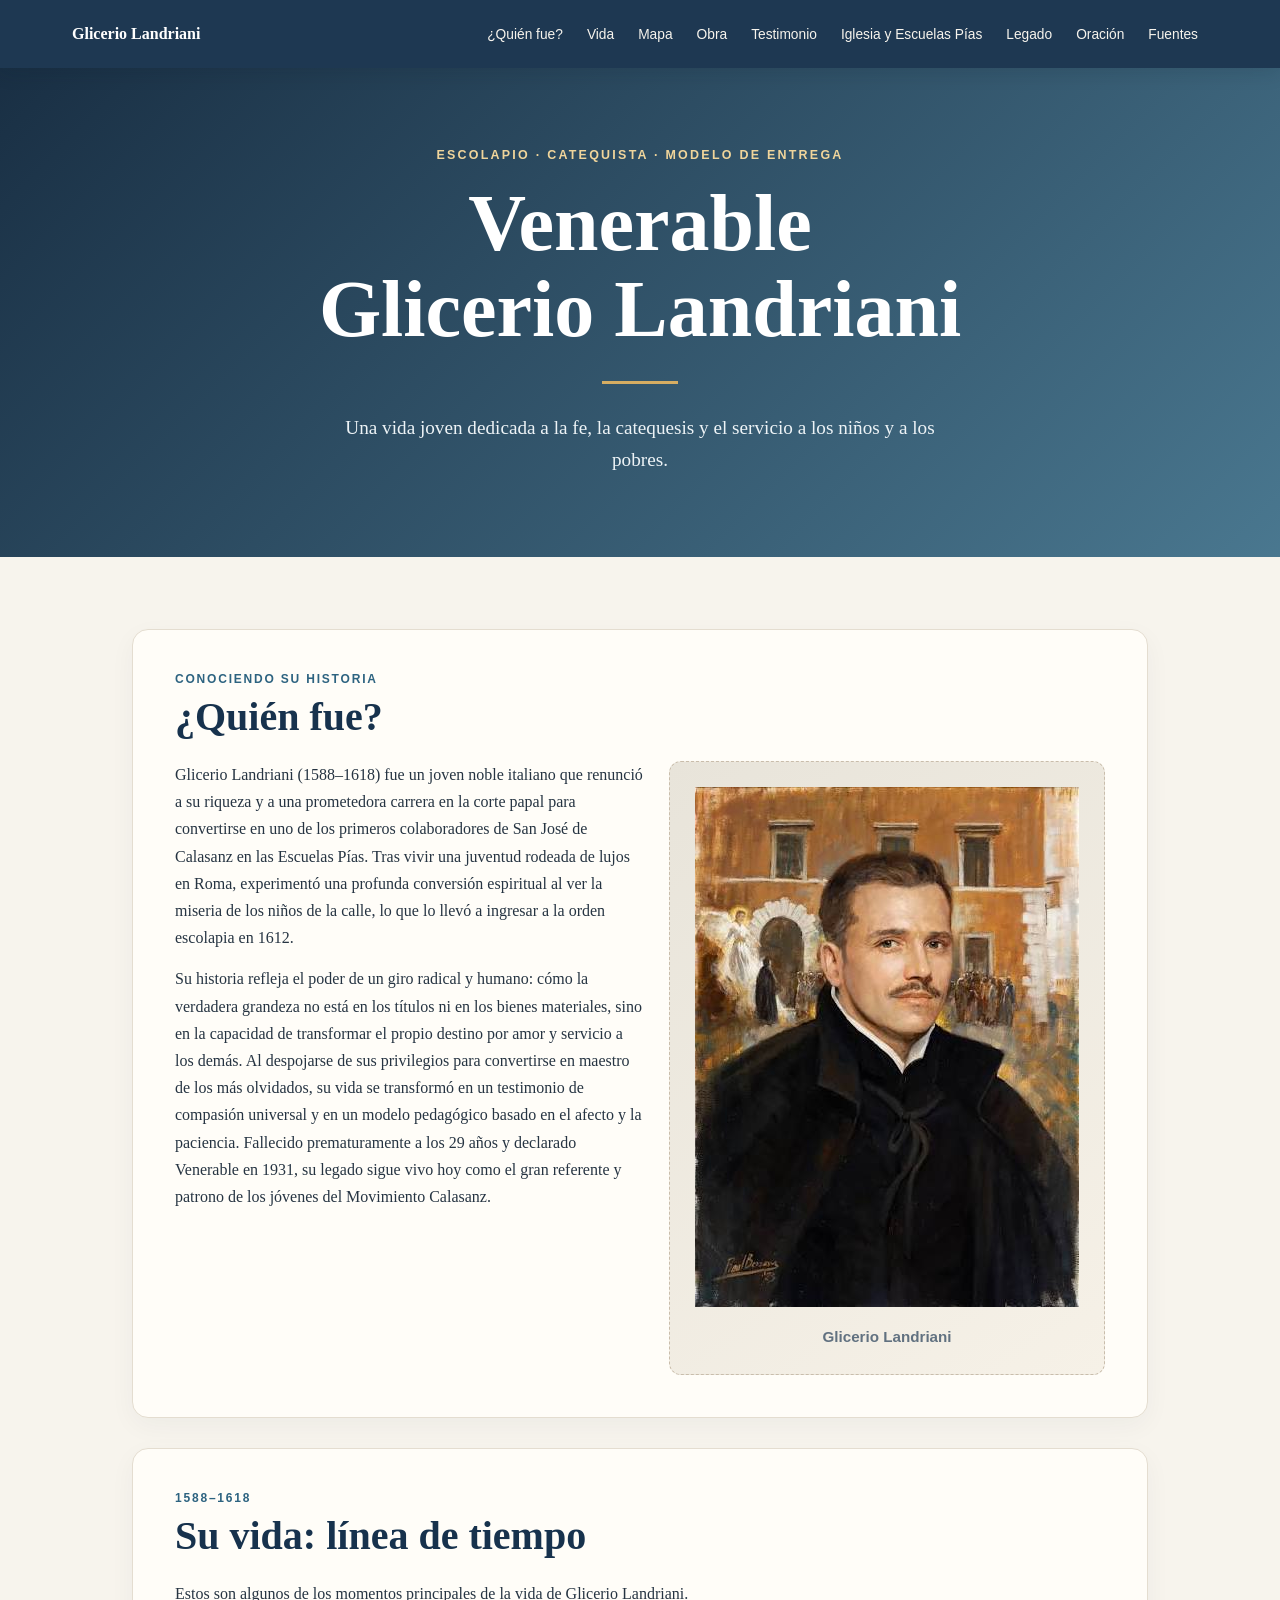
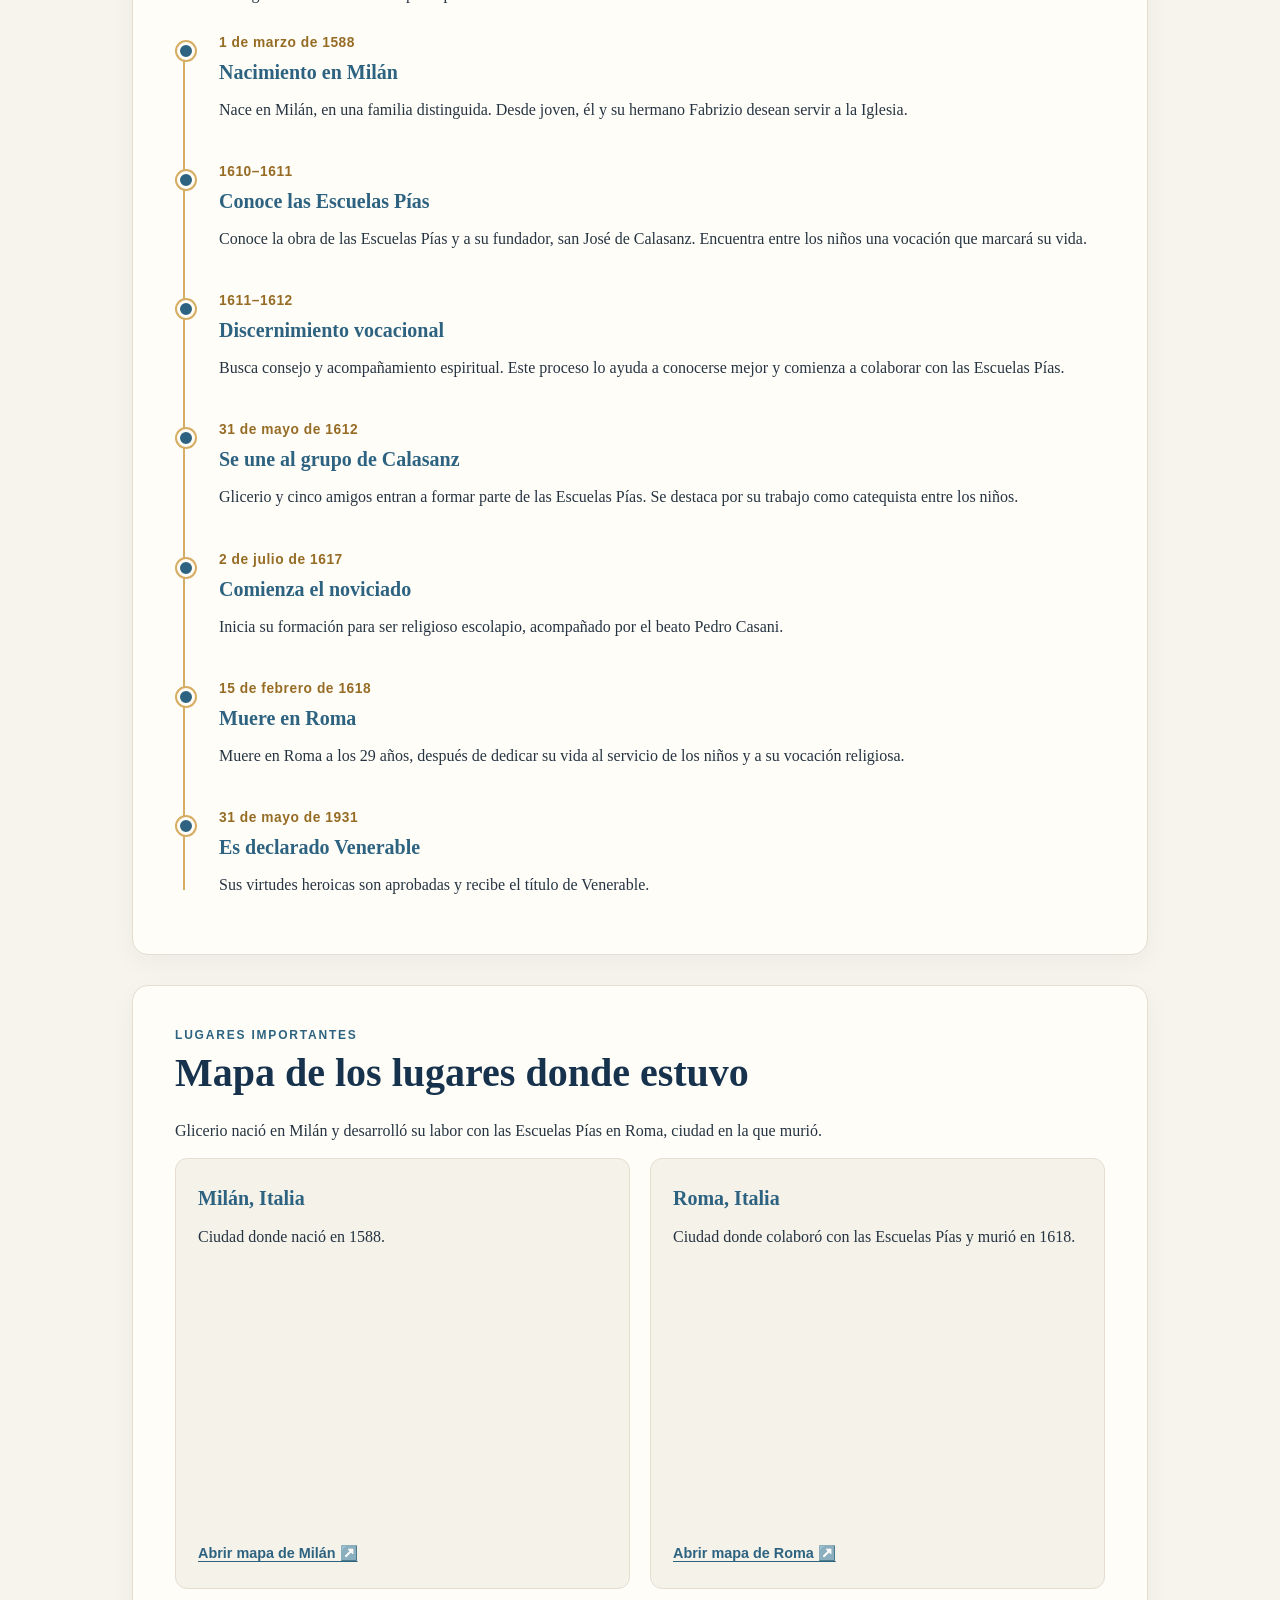
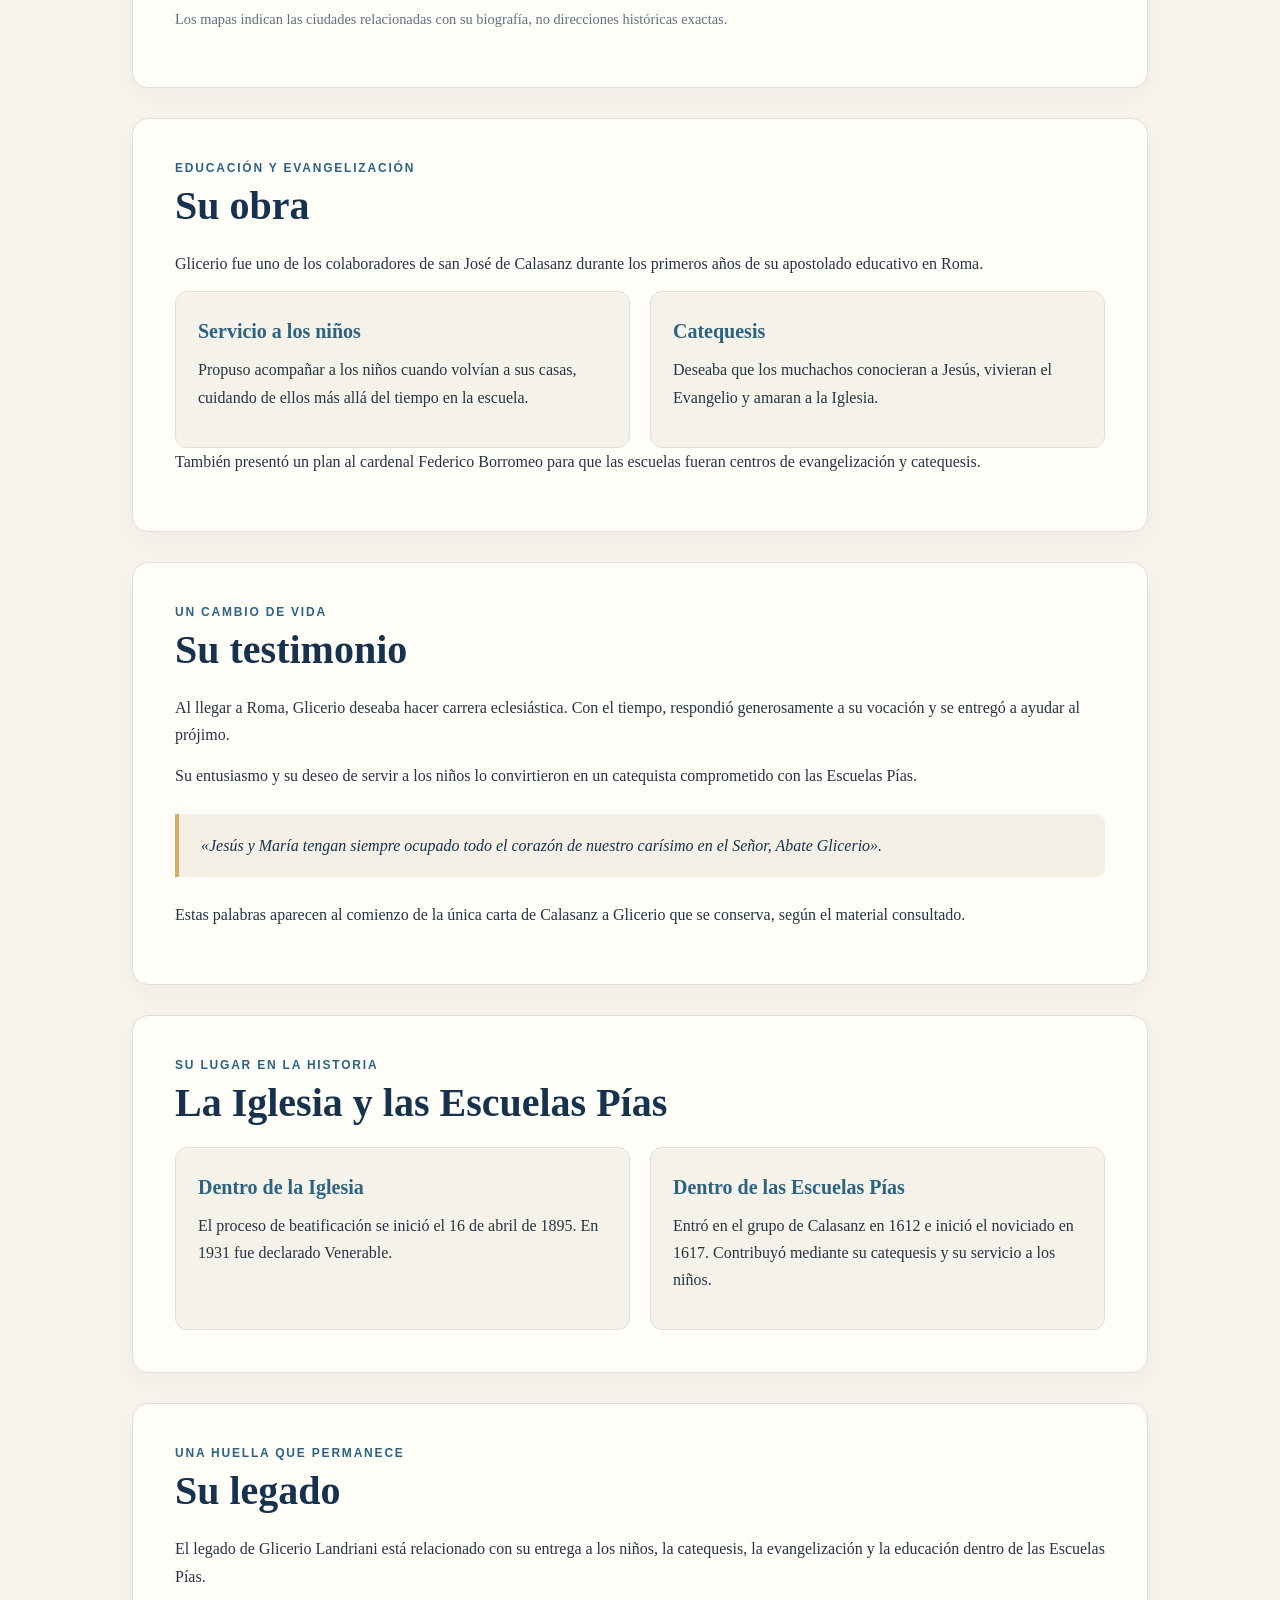
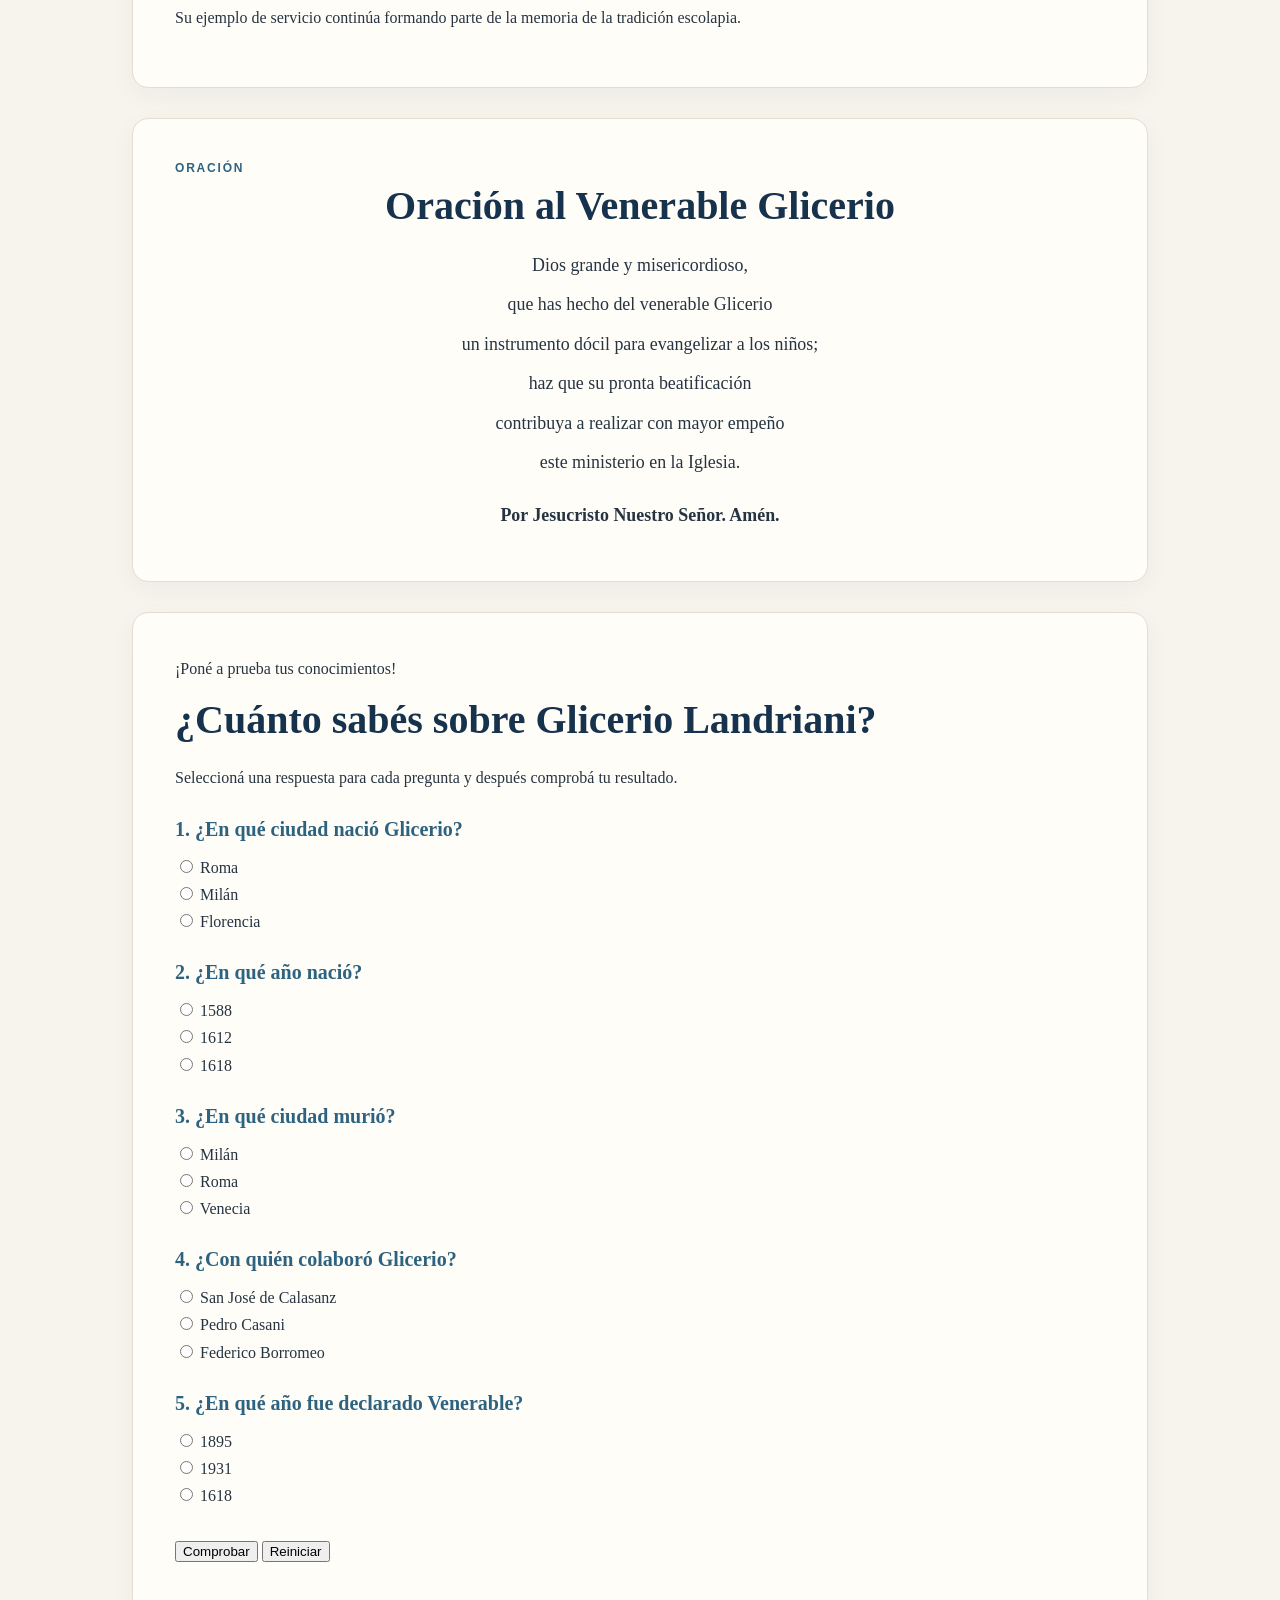
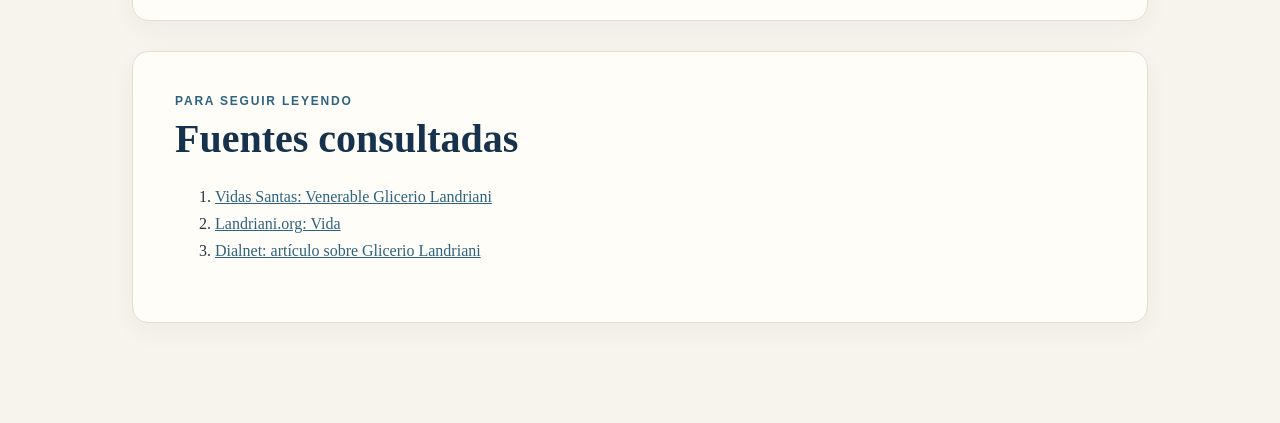
==== index.html @ 4b50c29d "Update index.html" ====
<!DOCTYPE html>
<html lang="es">
<head>
    <meta charset="UTF-8">
    <meta http-equiv="X-UA-Compatible" content="IE=edge">
    <meta name="viewport" content="width=device-width, initial-scale=1.0">
    <title>Venerable Glicerio Landriani</title>
    <link rel="stylesheet" href="./css/estilos.css">
</head>

<body>

  <!-- MENÚ DE NAVEGACIÓN -->
  <header class="topbar">
    <div class="nav-wrap">
      <a class="brand" href="#inicio">Glicerio Landriani</a>

      <nav aria-label="Menú principal">
        <a href="#quien-fue">¿Quién fue?</a>
        <a href="#vida">Vida</a>
        <a href="#mapa">Mapa</a>
        <a href="#obra">Obra</a>
        <a href="#testimonio">Testimonio</a>
        <a href="#iglesia">Iglesia y Escuelas Pías</a>
        <a href="#legado">Legado</a>
        <a href="#oracion">Oración</a>
        <a href="#fuentes">Fuentes</a>
      </nav>
    </div>
  </header>

  <!-- PORTADA -->
  <header class="hero" id="inicio">
    <div class="hero-inner">
      <div class="eyebrow">
        Escolapio · Catequista · Modelo de entrega
      </div>

      <h1>Venerable<br>Glicerio Landriani</h1>

      <div class="hero-rule"></div>

      <p>
        Una vida joven dedicada a la fe, la catequesis
        y el servicio a los niños y a los pobres.
      </p>
    </div>
  </header>

<main>

    <!-- QUIÉN FUE -->
    <section id="quien-fue" class="section-card">
      <p class="section-kicker">Conociendo su historia</p>
      <h2>¿Quién fue?</h2>

      <div class="intro-grid">
        <div>
          <p>
           Glicerio Landriani (1588–1618) fue un joven noble italiano que renunció
            a su riqueza y a una prometedora carrera en la corte papal para convertirse
            en uno de los primeros colaboradores de San José de Calasanz en las Escuelas
            Pías. Tras vivir una juventud rodeada de lujos en Roma, experimentó una profunda
            conversión espiritual al ver la miseria de los niños de la calle, lo que lo
            llevó a ingresar a la orden escolapia en 1612.
          </p>

          <p>
            Su historia refleja el poder de un giro radical y humano: cómo la verdadera
            grandeza no está en los títulos ni en los bienes materiales, sino en la
            capacidad de transformar el propio destino por amor y servicio a los demás.
            Al despojarse de sus privilegios para convertirse en maestro de los más olvidados,
            su vida se transformó en un testimonio de compasión universal y en un modelo
            pedagógico basado en el afecto y la paciencia. Fallecido prematuramente a los
            29 años y declarado Venerable en 1931, su legado sigue vivo hoy como el gran
            referente y patrono de los jóvenes del Movimiento Calasanz.
          </p>
        </div>

        <div class="image-placeholder">
          <div class><img src="img/glicerio.jpg" alt="Glicerio Landriani"></div>
          <strong>Glicerio Landriani</strong>
          
        </div>
      </div>
    </section>

    <!-- VIDA Y LÍNEA DE TIEMPO -->
    <section id="vida" class="section-card">
      <p class="section-kicker">1588–1618</p>
      <h2>Su vida: línea de tiempo</h2>

      <p>
        Estos son algunos de los momentos principales
        de la vida de Glicerio Landriani.
      </p>

      <div class="timeline">

        <article class="event">
          <div class="date">1 de marzo de 1588</div>
          <h3>Nacimiento en Milán</h3>
          <p>
            Nace en Milán, en una familia distinguida.
            Desde joven, él y su hermano Fabrizio desean
            servir a la Iglesia.
          </p>
        </article>

        <article class="event">
          <div class="date">1610–1611</div>
          <h3>Conoce las Escuelas Pías</h3>
          <p>
            Conoce la obra de las Escuelas Pías y a su fundador,
            san José de Calasanz. Encuentra entre los niños
            una vocación que marcará su vida.
          </p>
        </article>

        <article class="event">
          <div class="date">1611–1612</div>
          <h3>Discernimiento vocacional</h3>
          <p>
            Busca consejo y acompañamiento espiritual.
            Este proceso lo ayuda a conocerse mejor y comienza
            a colaborar con las Escuelas Pías.
          </p>
        </article>

        <article class="event">
          <div class="date">31 de mayo de 1612</div>
          <h3>Se une al grupo de Calasanz</h3>
          <p>
            Glicerio y cinco amigos entran a formar parte
            de las Escuelas Pías. Se destaca por su trabajo
            como catequista entre los niños.
          </p>
        </article>

        <article class="event">
          <div class="date">2 de julio de 1617</div>
          <h3>Comienza el noviciado</h3>
          <p>
            Inicia su formación para ser religioso escolapio,
            acompañado por el beato Pedro Casani.
          </p>
        </article>

        <article class="event">
          <div class="date">15 de febrero de 1618</div>
          <h3>Muere en Roma</h3>
          <p>
            Muere en Roma a los 29 años, después de dedicar
            su vida al servicio de los niños y a su vocación
            religiosa.
          </p>
        </article>

        <article class="event">
          <div class="date">31 de mayo de 1931</div>
          <h3>Es declarado Venerable</h3>
          <p>
            Sus virtudes heroicas son aprobadas y recibe
            el título de Venerable.
          </p>
        </article>

      </div>
    </section>

    <!-- MAPA DE LOS LUGARES -->
    <section id="mapa" class="section-card">
      <p class="section-kicker">Lugares importantes</p>
      <h2>Mapa de los lugares donde estuvo</h2>

      <p>
        Glicerio nació en Milán y desarrolló su labor con
        las Escuelas Pías en Roma, ciudad en la que murió.
      </p>

      <div class="map-grid">

        <div class="map-card">
          <h3>Milán, Italia</h3>
          <p>Ciudad donde nació en 1588.</p>

          <iframe
            title="Mapa de Milán, Italia"
            src="https://www.google.com/maps?q=Milano%2C%20Italia&output=embed"
            loading="lazy"
            allowfullscreen>
          </iframe>

          <a
            href="https://www.google.com/maps/search/?api=1&query=Milano%2C%20Italia"
            target="_blank"
            rel="noopener noreferrer">
            Abrir mapa de Milán ↗️
          </a>
        </div>

        <div class="map-card">
          <h3>Roma, Italia</h3>
          <p>
            Ciudad donde colaboró con las Escuelas Pías
            y murió en 1618.
          </p>

          <iframe
            title="Mapa de Roma, Italia"
            src="https://www.google.com/maps?q=Roma%2C%20Italia&output=embed"
            loading="lazy"
            allowfullscreen>
          </iframe>

          <a
            href="https://www.google.com/maps/search/?api=1&query=Roma%2C%20Italia"
            target="_blank"
            rel="noopener noreferrer">
            Abrir mapa de Roma ↗️
          </a>
        </div>

      </div>

      <p class="map-note">
        Los mapas indican las ciudades relacionadas con su
        biografía, no direcciones históricas exactas.
      </p>
    </section>

    <!-- OBRA -->
    <section id="obra" class="section-card">
      <p class="section-kicker">Educación y evangelización</p>
      <h2>Su obra</h2>

      <p>
        Glicerio fue uno de los colaboradores de san José
        de Calasanz durante los primeros años de su apostolado
        educativo en Roma.
      </p>

      <div class="two-col">
        <div class="mini-card">
          <h3>Servicio a los niños</h3>
          <p>
            Propuso acompañar a los niños cuando volvían
            a sus casas, cuidando de ellos más allá del tiempo
            en la escuela.
          </p>
        </div>

        <div class="mini-card">
          <h3>Catequesis</h3>
          <p>
            Deseaba que los muchachos conocieran a Jesús,
            vivieran el Evangelio y amaran a la Iglesia.
          </p>
        </div>
      </div>

      <p>
        También presentó un plan al cardenal Federico Borromeo
        para que las escuelas fueran centros de evangelización
        y catequesis.
      </p>
    </section>

    <!-- TESTIMONIO -->
    <section id="testimonio" class="section-card">
      <p class="section-kicker">Un cambio de vida</p>
      <h2>Su testimonio</h2>

      <p>
        Al llegar a Roma, Glicerio deseaba hacer carrera
        eclesiástica. Con el tiempo, respondió generosamente
        a su vocación y se entregó a ayudar al prójimo.
      </p>

      <p>
        Su entusiasmo y su deseo de servir a los niños
        lo convirtieron en un catequista comprometido
        con las Escuelas Pías.
      </p>

      <blockquote class="quote">
        «Jesús y María tengan siempre ocupado todo el corazón
        de nuestro carísimo en el Señor, Abate Glicerio».
      </blockquote>

      <p>
        Estas palabras aparecen al comienzo de la única carta
        de Calasanz a Glicerio que se conserva, según el
        material consultado.
      </p>
    </section>

    <!-- IGLESIA Y ESCUELAS PÍAS -->
    <section id="iglesia" class="section-card">
      <p class="section-kicker">Su lugar en la historia</p>
      <h2>La Iglesia y las Escuelas Pías</h2>

      <div class="two-col">
        <div class="mini-card">
          <h3>Dentro de la Iglesia</h3>
          <p>
            El proceso de beatificación se inició el
            16 de abril de 1895. En 1931 fue declarado
            Venerable.
          </p>
        </div>

        <div class="mini-card">
          <h3>Dentro de las Escuelas Pías</h3>
          <p>
            Entró en el grupo de Calasanz en 1612 e inició
            el noviciado en 1617. Contribuyó mediante
            su catequesis y su servicio a los niños.
          </p>
        </div>
      </div>
    </section>

    <!-- LEGADO -->
    <section id="legado" class="section-card">
      <p class="section-kicker">Una huella que permanece</p>
      <h2>Su legado</h2>

      <p>
        El legado de Glicerio Landriani está relacionado
        con su entrega a los niños, la catequesis,
        la evangelización y la educación dentro de
        las Escuelas Pías.
      </p>

      <p>
        Su ejemplo de servicio continúa formando parte
        de la memoria de la tradición escolapia.
      </p>
    </section>

    <!-- ORACIÓN -->
    <section id="oracion" class="section-card">
      <p class="section-kicker">Oración</p>
      <h2 class="center">Oración al Venerable Glicerio</h2>

      <div class="prayer">
        <p>Dios grande y misericordioso,</p>
        <p>que has hecho del venerable Glicerio</p>
        <p>un instrumento dócil para evangelizar a los niños;</p>
        <p>haz que su pronta beatificación</p>
        <p>contribuya a realizar con mayor empeño</p>
        <p>este ministerio en la Iglesia.</p>

        <p class="prayer-ending">
          <strong>Por Jesucristo Nuestro Señor. Amén.</strong>
        </p>
      </div>
    </section>

    <!--CUESTIONARIO-->
    <section id="cuestionario" class="section-card">
          <p>¡Poné a prueba tus conocimientos!</p>
          <h2>¿Cuánto sabés sobre Glicerio Landriani?</h2>
          <p>Seleccioná una respuesta para cada pregunta y después comprobá tu resultado.</p>
          
          <h3>1. ¿En qué ciudad nació Glicerio?</h3>
          <input type="radio" name="p1" value="a"> Roma<br>
          <input type="radio" name="p1" value="b"> Milán<br>
          <input type="radio" name="p1" value="c"> Florencia<br>
          
          <h3>2. ¿En qué año nació?</h3>
          <input type="radio" name="p2" value="a"> 1588<br>
          <input type="radio" name="p2" value="b"> 1612<br>
          <input type="radio" name="p2" value="c"> 1618<br>
          <h3>3. ¿En qué ciudad murió?</h3>
          <input type="radio" name="p3" value="a"> Milán<br>
          <input type="radio" name="p3" value="b"> Roma<br>
          <input type="radio" name="p3" value="c"> Venecia<br>
          
          <h3>4. ¿Con quién colaboró Glicerio?</h3>
          <input type="radio" name="p4" value="a"> San José de Calasanz<br>
          <input type="radio" name="p4" value="b"> Pedro Casani<br>
          <input type="radio" name="p4" value="c"> Federico Borromeo<br>
          
          <h3>5. ¿En qué año fue declarado Venerable?</h3>
          <input type="radio" name="p5" value="a"> 1895<br>
          <input type="radio" name="p5" value="b"> 1931<br>
          <input type="radio" name="p5" value="c"> 1618<br>
          
          <br>
          <button id="comprobar" type="button">Comprobar</button>
          <button id="reiniciar" type="button">Reiniciar</button>
          
          <p id="resultado"></p>
    </section>

    <!-- FUENTES -->
    <section id="fuentes" class="section-card sources">
      <p class="section-kicker">Para seguir leyendo</p>
      <h2>Fuentes consultadas</h2>

      <ol>
        <li>
          <a
            href="https://vidas-santas.blogspot.com/2013/02/venerable-glicerio-landriani-de-cristo.html"
            target="_blank"
            rel="noopener noreferrer">
            Vidas Santas: Venerable Glicerio Landriani
          </a>
        </li>

        <li>
          <a
            href="https://www.landriani.org/vida/"
            target="_blank"
            rel="noopener noreferrer">
            Landriani.org: Vida
          </a>
        </li>

        <li>
          <a
            href="https://dialnet.unirioja.es/servlet/articulo?codigo=9247456"
            target="_blank"
            rel="noopener noreferrer">
            Dialnet: artículo sobre Glicerio Landriani
          </a>
        </li>
      </ol>
    </section>
    <script src="JS/script.js"></script>
</body>
  </main>
---- css/estilos.css ----
:root {
  --navy: #17324d;
  --blue: #2d6380;
  --gold: #d6ad62;
  --cream: #f7f4ed;
  --paper: #fffdf8;
  --ink: #263442;
  --muted: #617180;
  --line: #e4ddd0;
}

* {
  box-sizing: border-box;
}

html {
  scroll-behavior: smooth;
  scroll-padding-top: 90px;
}

body {
  margin: 0;
  font-family: Georgia, "Times New Roman", serif;
  background: var(--cream);
  color: var(--ink);
  line-height: 1.7;
}

a {
  color: inherit;
}

/* MENÚ */
.topbar {
  position: sticky;
  top: 0;
  z-index: 10;
  background: rgba(23, 50, 77, 0.97);
  color: white;
  box-shadow: 0 4px 18px rgba(15, 31, 45, 0.15);
}

.nav-wrap {
  max-width: 1180px;
  margin: auto;
  padding: 12px 22px;
  min-height: 68px;
  display: flex;
  align-items: center;
  justify-content: space-between;
  gap: 20px;
}

.brand {
  text-decoration: none;
  font-weight: bold;
  white-space: nowrap;
}

nav {
  display: flex;
  align-items: center;
  gap: 4px;
  flex-wrap: wrap;
}

nav a {
  text-decoration: none;
  padding: 9px 10px;
  border-radius: 6px;
  color: #f7f4ed;
  font: 500 0.86rem Arial, sans-serif;
}

nav a:hover {
  background: rgba(255, 255, 255, 0.15);
}

/* PORTADA */
.hero {
  min-height: 480px;
  display: grid;
  place-items: center;
  text-align: center;
  padding: 80px 24px;
  color: white;
  background: linear-gradient(
    135deg,
    rgba(16, 39, 61, 0.96),
    rgba(45, 99, 128, 0.86)
  );
}

.hero-inner {
  max-width: 820px;
}

.eyebrow {
  font: bold 0.78rem Arial, sans-serif;
  letter-spacing: 0.18em;
  text-transform: uppercase;
  color: #f0d59b;
}

h1 {
  font-size: clamp(2.5rem, 7vw, 5rem);
  line-height: 1.08;
  margin: 18px 0;
}

.hero p {
  max-width: 650px;
  margin: auto;
  font-size: 1.2rem;
  color: #edf3f6;
}

.hero-rule {
  width: 76px;
  height: 3px;
  background: var(--gold);
  margin: 28px auto;
}

/* SECCIONES */
main {
  max-width: 1060px;
  margin: auto;
  padding: 42px 22px 70px;
}

section {
  margin: 30px 0;
  scroll-margin-top: 90px;
}

.section-card {
  background: var(--paper);
  border: 1px solid var(--line);
  border-radius: 16px;
  padding: clamp(22px, 4vw, 42px);
  box-shadow: 0 8px 26px rgba(28, 47, 62, 0.045);
}

.section-kicker {
  color: var(--blue);
  font: bold 0.75rem Arial, sans-serif;
  letter-spacing: 0.15em;
  text-transform: uppercase;
  margin: 0 0 7px;
}

h2 {
  color: var(--navy);
  font-size: clamp(1.8rem, 4vw, 2.5rem);
  line-height: 1.2;
  margin: 0 0 20px;
}

h3 {
  color: var(--blue);
  font-size: 1.25rem;
  margin: 20px 0 8px;
}

p {
  margin: 0 0 14px;
}

/* INTRODUCCIÓN */
.intro-grid {
  display: grid;
  grid-template-columns: 1.1fr 0.9fr;
  gap: 26px;
  align-items: stretch;
}

.image-placeholder {
  min-height: 270px;
  display: flex;
  flex-direction: column;
  justify-content: center;
  align-items: center;
  text-align: center;
  gap: 12px;
  padding: 25px;
  color: var(--muted);
  background: linear-gradient(145deg, #e8e4da, #f6f1e7);
  border: 1px dashed #c9bdab;
  border-radius: 12px;
  font: 0.95rem/1.5 Arial, sans-serif;
}

.image-placeholder .symbol {
  font-size: 3.2rem;
  color: var(--blue);
}

/* LÍNEA DE TIEMPO */
.timeline {
  position: relative;
  margin: 28px 0 0;
  padding-left: 30px;
}

.timeline::before {
  content: "";
  position: absolute;
  left: 8px;
  top: 8px;
  bottom: 8px;
  width: 2px;
  background: var(--gold);
}

.event {
  position: relative;
  padding: 0 0 27px 14px;
}

.event:last-child {
  padding-bottom: 0;
}

.event::before {
  content: "";
  position: absolute;
  left: -28px;
  top: 7px;
  width: 12px;
  height: 12px;
  border-radius: 50%;
  background: var(--blue);
  border: 3px solid var(--paper);
  box-shadow: 0 0 0 2px var(--gold);
}

.date {
  color: #966c25;
  font: bold 0.86rem Arial, sans-serif;
  letter-spacing: 0.04em;
}

.event h3 {
  margin: 5px 0 7px;
}

/* TARJETAS */
.quote {
  border-left: 4px solid var(--gold);
  padding: 18px 22px;
  margin: 24px 0;
  background: #f5f0e5;
  color: var(--navy);
  font-style: italic;
  border-radius: 0 9px 9px 0;
}

.two-col,
.map-grid {
  display: grid;
  grid-template-columns: repeat(2, minmax(0, 1fr));
  gap: 20px;
}

.mini-card,
.map-card {
  padding: 22px;
  border-radius: 12px;
  background: #f5f2ea;
  border: 1px solid var(--line);
}

.mini-card h3,
.map-card h3 {
  margin-top: 0;
}

/* MAPAS */
.map-card iframe {
  display: block;
  width: 100%;
  height: 260px;
  border: 0;
  border-radius: 9px;
  margin: 14px 0;
}

.map-card a {
  color: var(--blue);
  font: bold 0.9rem Arial, sans-serif;
  text-decoration-thickness: 1px;
  text-underline-offset: 3px;
}

.map-note {
  color: var(--muted);
  font-size: 0.9rem;
  margin-top: 18px;
}

/* ORACIÓN */
.prayer {
  text-align: center;
  max-width: 680px;
  margin: auto;
  font-size: 1.12rem;
}

.prayer p {
  margin-bottom: 9px;
}

.prayer .prayer-ending {
  margin-top: 22px;
}

.center {
  text-align: center;
}

/* FUENTES */
.sources a {
  overflow-wrap: anywhere;
  color: var(--blue);
}

/* PIE DE PÁGINA */
footer {
  text-align: center;
  padding: 28px 20px;
  background: var(--navy);
  color: #e8eef1;
  font-size: 0.9rem;
}

footer p {
  margin: 4px 0;
}
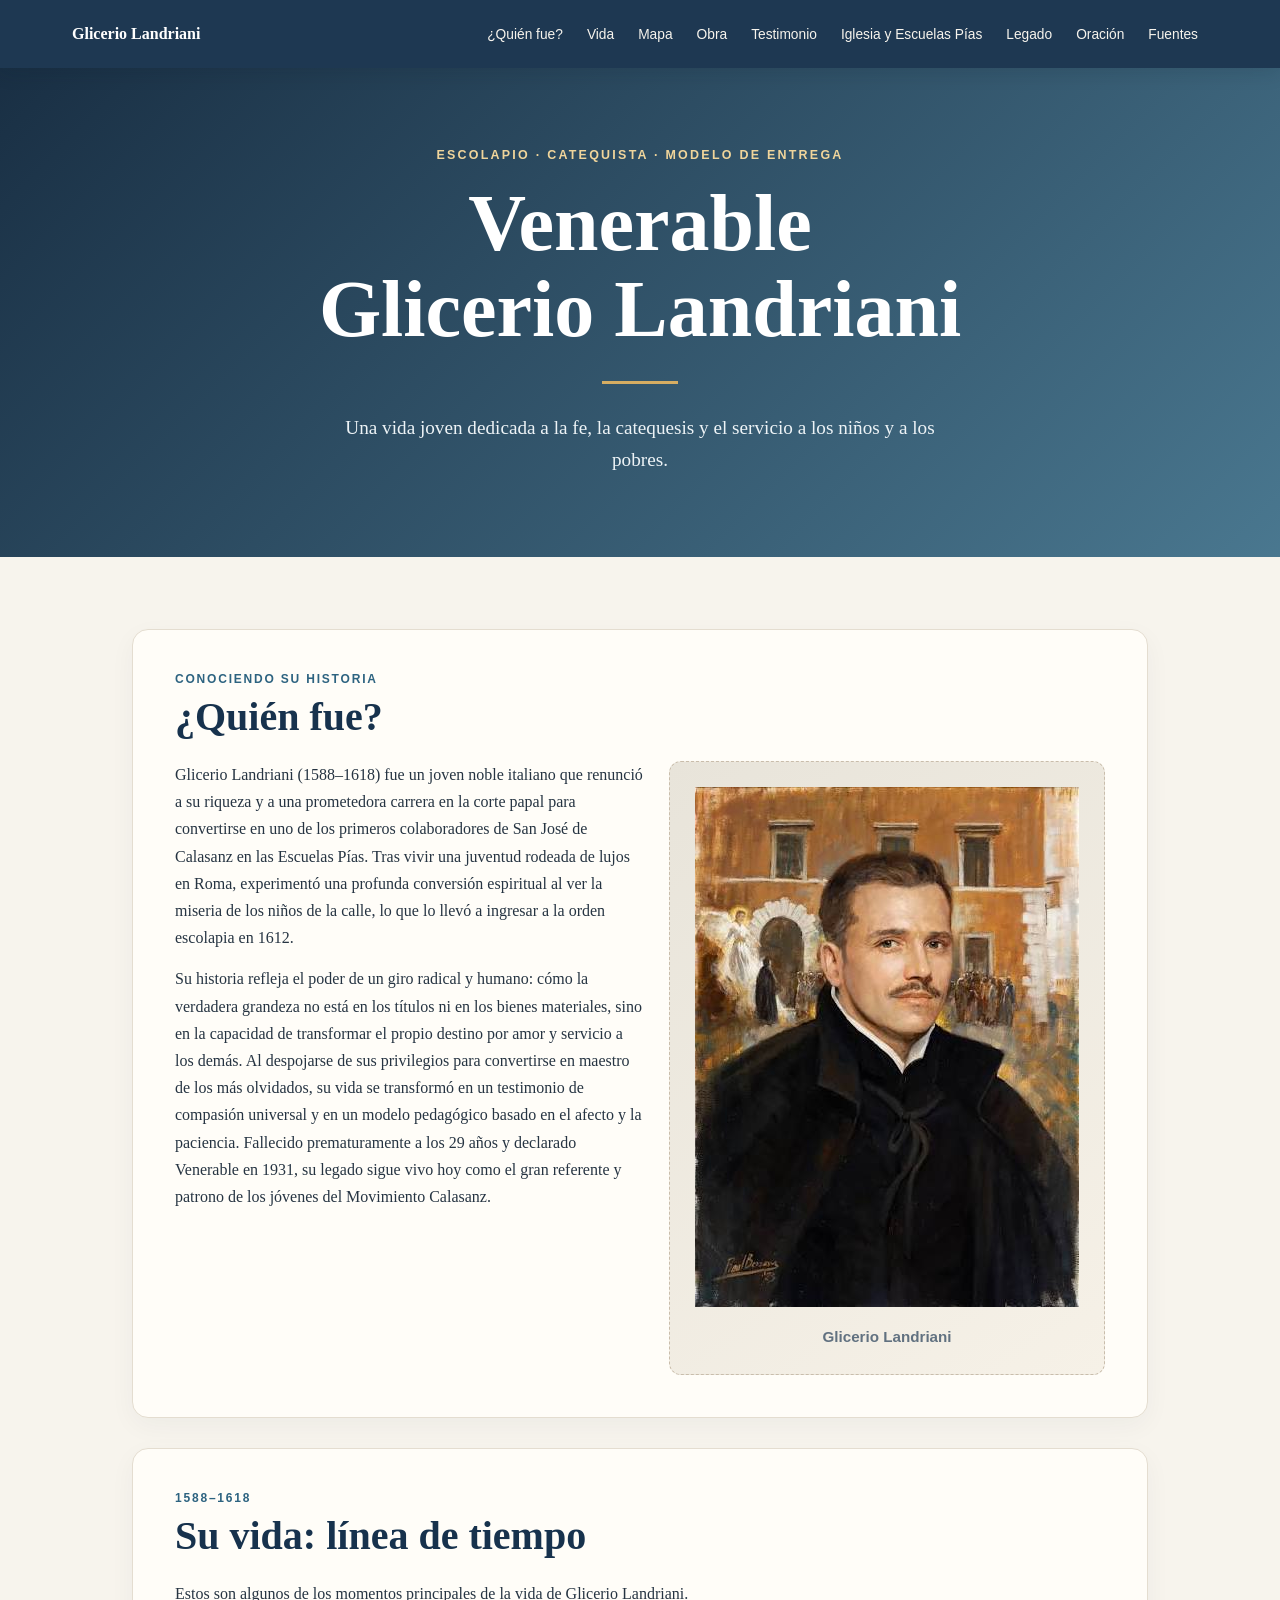
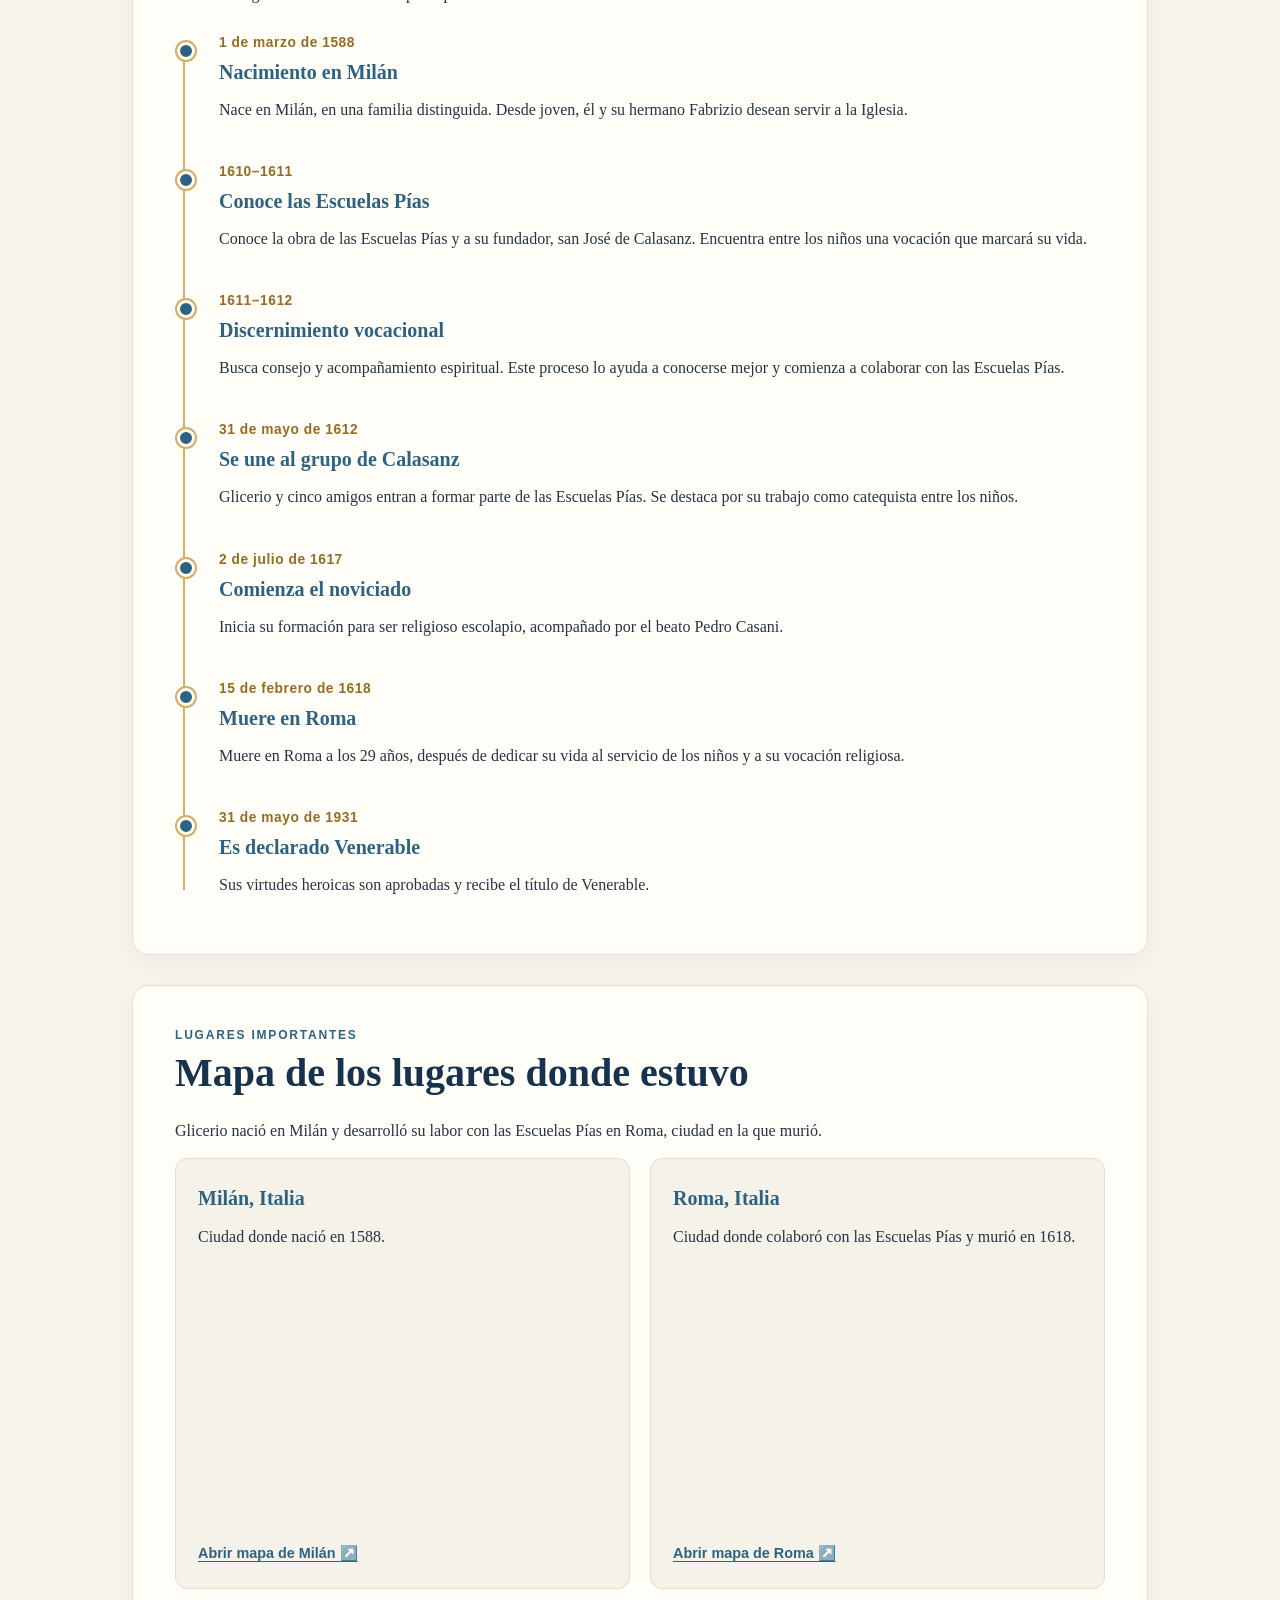
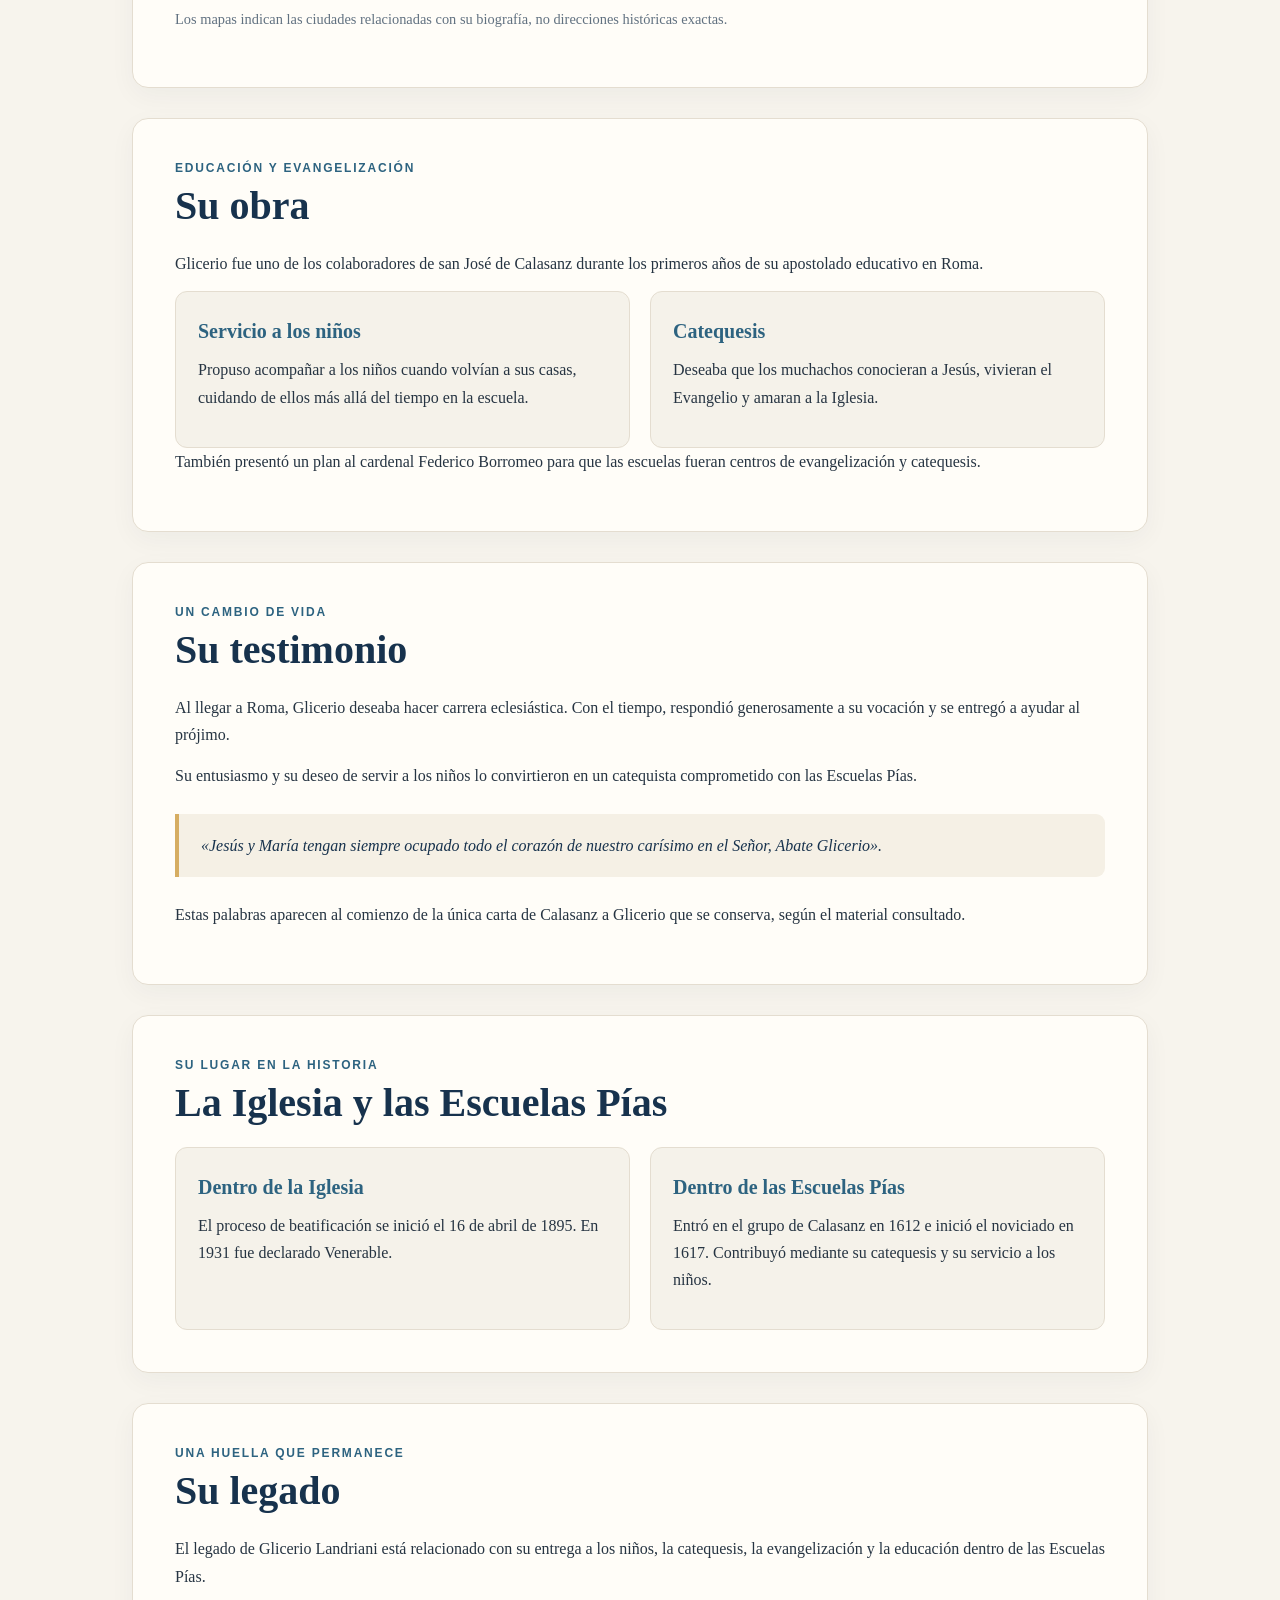
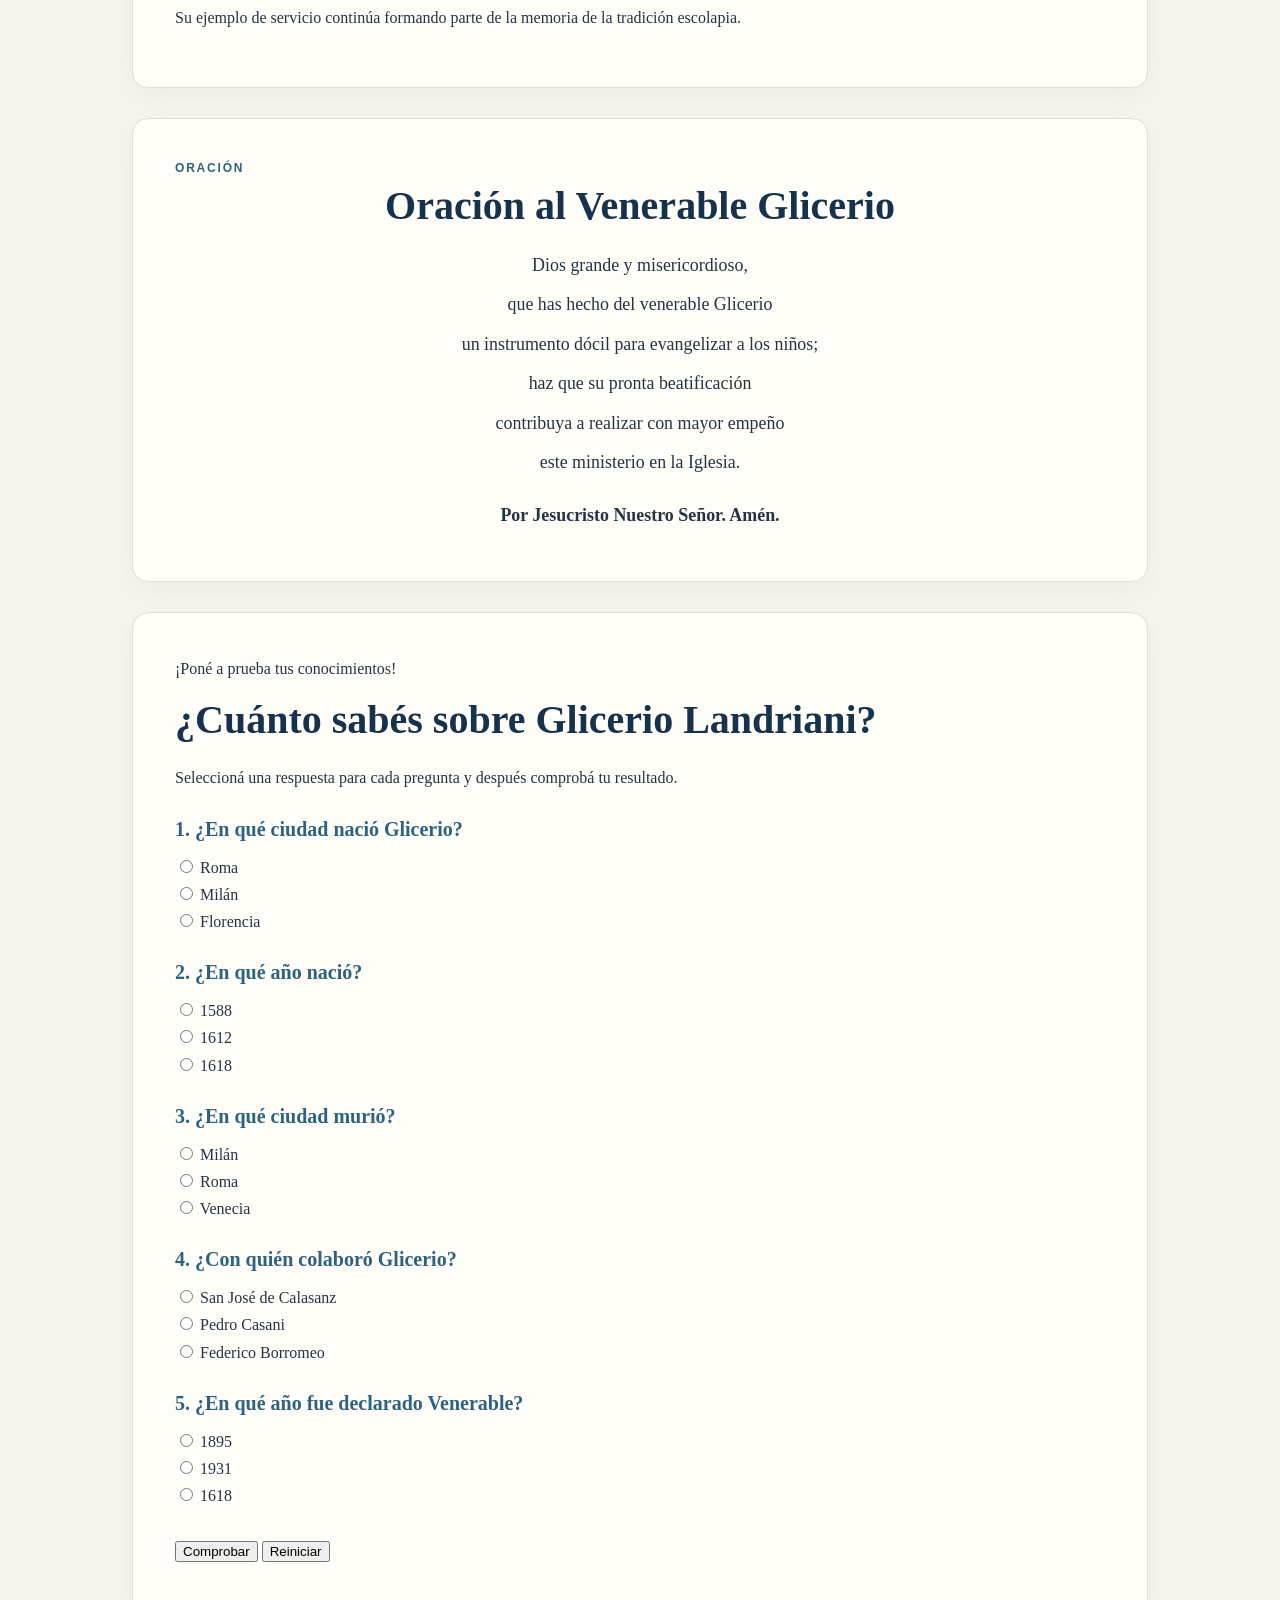
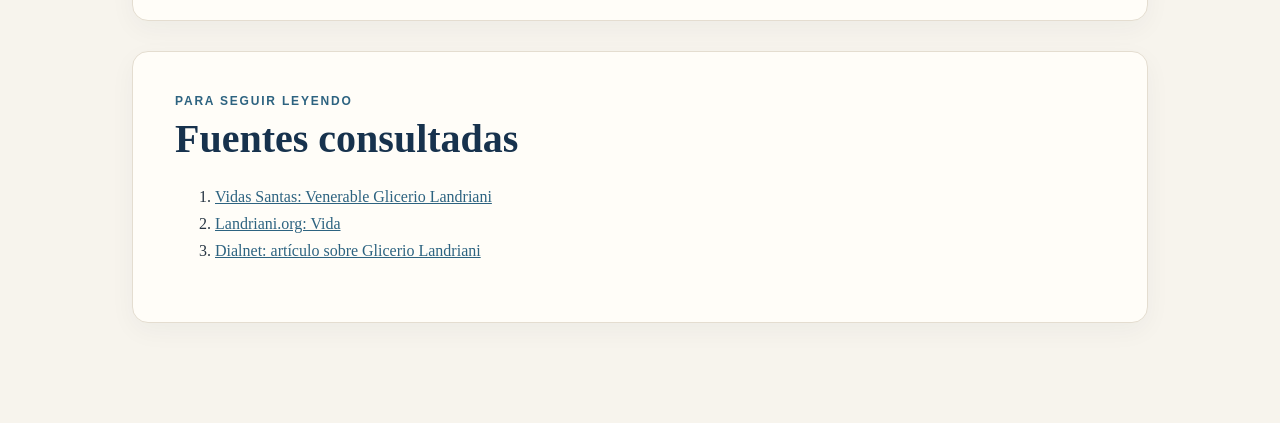
==== commit 7d9bdc97: "Update index.html" ====
--- a/index.html
+++ b/index.html
@@ -429,7 +429,7 @@
         </li>
       </ol>
     </section>
-    <script src="JS/script.js"></script>
+    <script src="./JS/script.js"></script>
 </body>
   </main>
   
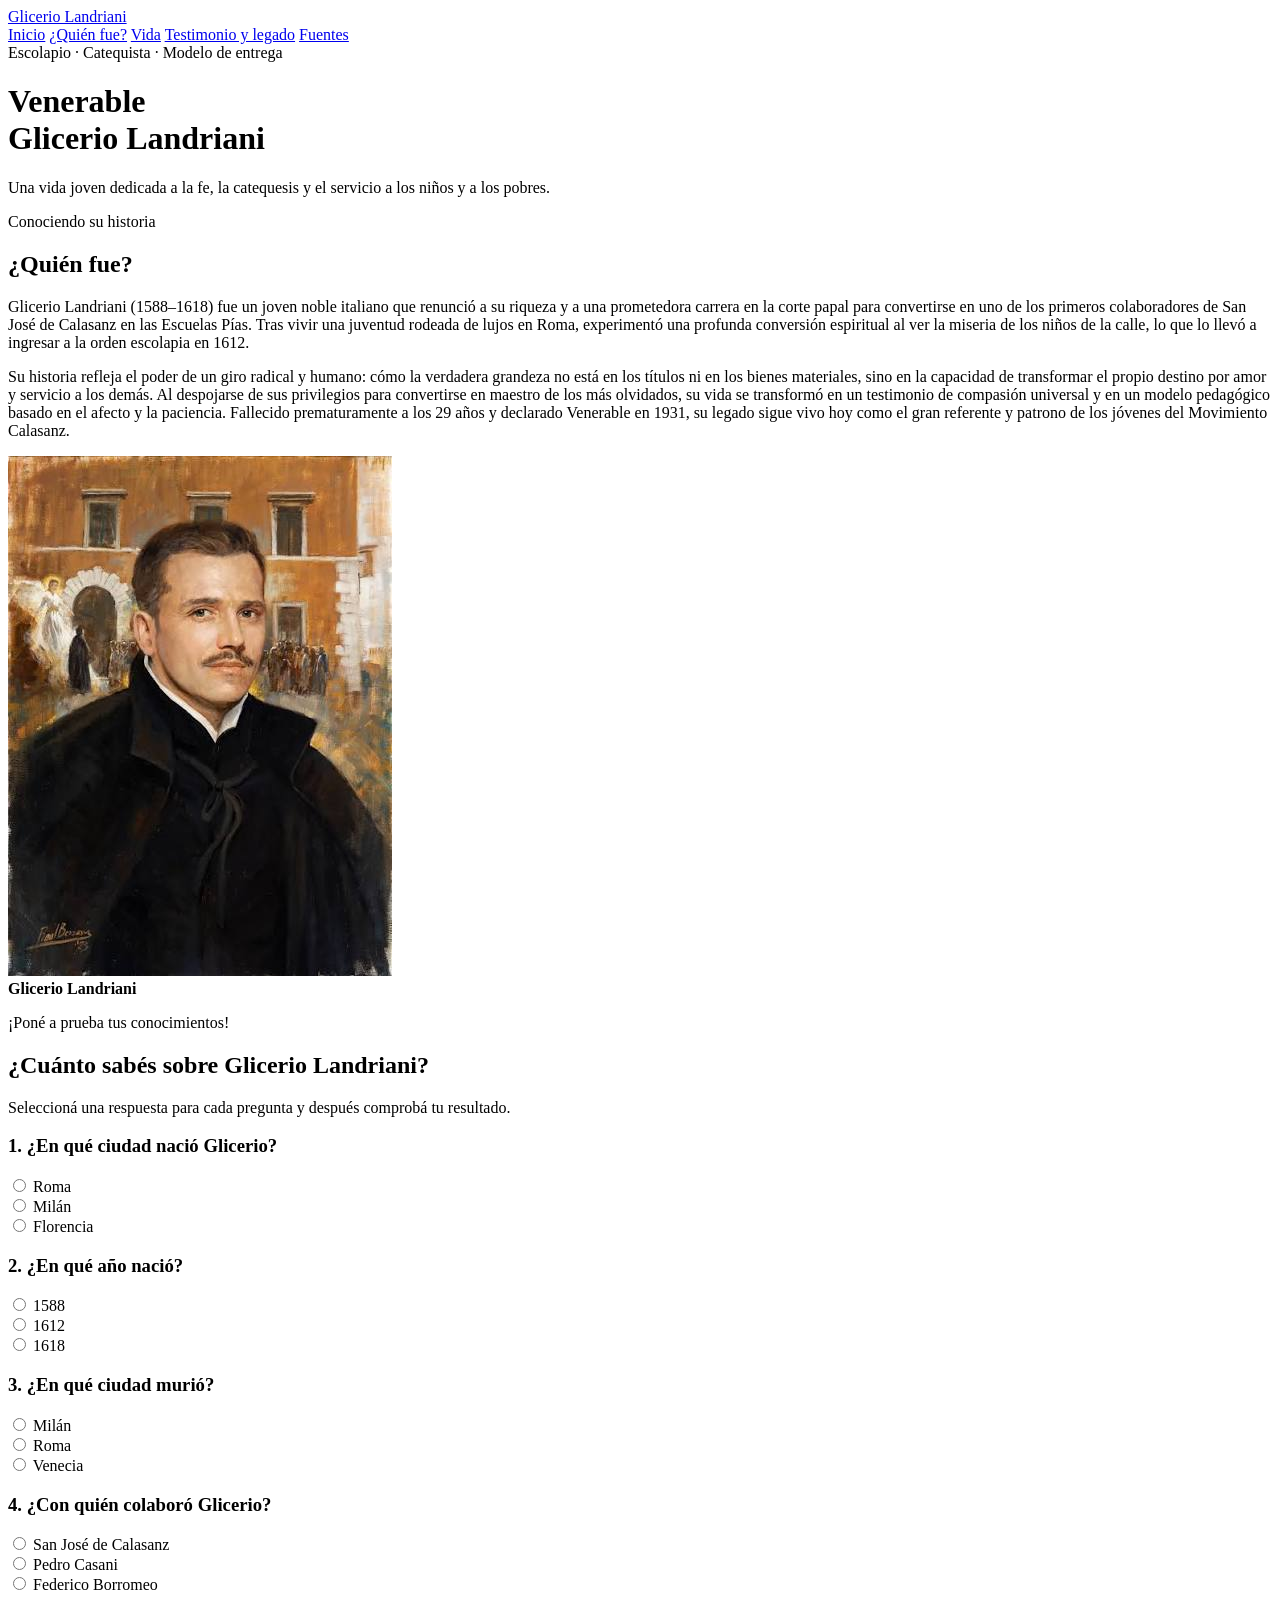
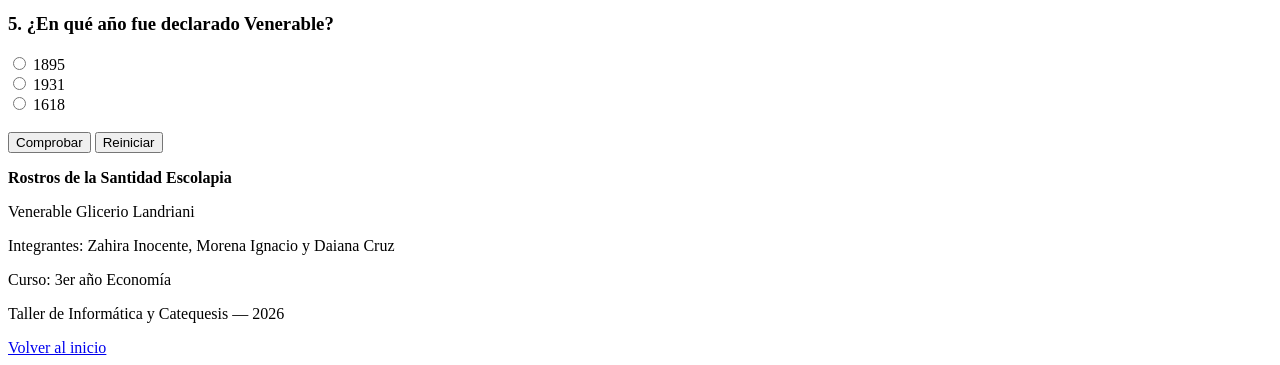
==== commit 111e0323: "Update index.html" ====
--- a/index.html
+++ b/index.html
@@ -5,7 +5,7 @@
     <meta http-equiv="X-UA-Compatible" content="IE=edge">
     <meta name="viewport" content="width=device-width, initial-scale=1.0">
     <title>Venerable Glicerio Landriani</title>
-    <link rel="stylesheet" href="./css/estilos.css">
+    <link rel="stylesheet" href="CSS/estilos.css">
 </head>
 
 <body>
@@ -16,15 +16,11 @@
       <a class="brand" href="#inicio">Glicerio Landriani</a>
 
       <nav aria-label="Menú principal">
+        <a href="index.html">Inicio</a>
         <a href="#quien-fue">¿Quién fue?</a>
-        <a href="#vida">Vida</a>
-        <a href="#mapa">Mapa</a>
-        <a href="#obra">Obra</a>
-        <a href="#testimonio">Testimonio</a>
-        <a href="#iglesia">Iglesia y Escuelas Pías</a>
-        <a href="#legado">Legado</a>
-        <a href="#oracion">Oración</a>
-        <a href="#fuentes">Fuentes</a>
+        <a href="pages/vida.html">Vida</a>
+        <a href="pages/legado.html">Testimonio y legado</a>
+        <a href="pages/fuentes.html">Fuentes</a>
       </nav>
     </div>
   </header>
@@ -85,278 +81,6 @@
       </div>
     </section>
 
-    <!-- VIDA Y LÍNEA DE TIEMPO -->
-    <section id="vida" class="section-card">
-      <p class="section-kicker">1588–1618</p>
-      <h2>Su vida: línea de tiempo</h2>
-
-      <p>
-        Estos son algunos de los momentos principales
-        de la vida de Glicerio Landriani.
-      </p>
-
-      <div class="timeline">
-
-        <article class="event">
-          <div class="date">1 de marzo de 1588</div>
-          <h3>Nacimiento en Milán</h3>
-          <p>
-            Nace en Milán, en una familia distinguida.
-            Desde joven, él y su hermano Fabrizio desean
-            servir a la Iglesia.
-          </p>
-        </article>
-
-        <article class="event">
-          <div class="date">1610–1611</div>
-          <h3>Conoce las Escuelas Pías</h3>
-          <p>
-            Conoce la obra de las Escuelas Pías y a su fundador,
-            san José de Calasanz. Encuentra entre los niños
-            una vocación que marcará su vida.
-          </p>
-        </article>
-
-        <article class="event">
-          <div class="date">1611–1612</div>
-          <h3>Discernimiento vocacional</h3>
-          <p>
-            Busca consejo y acompañamiento espiritual.
-            Este proceso lo ayuda a conocerse mejor y comienza
-            a colaborar con las Escuelas Pías.
-          </p>
-        </article>
-
-        <article class="event">
-          <div class="date">31 de mayo de 1612</div>
-          <h3>Se une al grupo de Calasanz</h3>
-          <p>
-            Glicerio y cinco amigos entran a formar parte
-            de las Escuelas Pías. Se destaca por su trabajo
-            como catequista entre los niños.
-          </p>
-        </article>
-
-        <article class="event">
-          <div class="date">2 de julio de 1617</div>
-          <h3>Comienza el noviciado</h3>
-          <p>
-            Inicia su formación para ser religioso escolapio,
-            acompañado por el beato Pedro Casani.
-          </p>
-        </article>
-
-        <article class="event">
-          <div class="date">15 de febrero de 1618</div>
-          <h3>Muere en Roma</h3>
-          <p>
-            Muere en Roma a los 29 años, después de dedicar
-            su vida al servicio de los niños y a su vocación
-            religiosa.
-          </p>
-        </article>
-
-        <article class="event">
-          <div class="date">31 de mayo de 1931</div>
-          <h3>Es declarado Venerable</h3>
-          <p>
-            Sus virtudes heroicas son aprobadas y recibe
-            el título de Venerable.
-          </p>
-        </article>
-
-      </div>
-    </section>
-
-    <!-- MAPA DE LOS LUGARES -->
-    <section id="mapa" class="section-card">
-      <p class="section-kicker">Lugares importantes</p>
-      <h2>Mapa de los lugares donde estuvo</h2>
-
-      <p>
-        Glicerio nació en Milán y desarrolló su labor con
-        las Escuelas Pías en Roma, ciudad en la que murió.
-      </p>
-
-      <div class="map-grid">
-
-        <div class="map-card">
-          <h3>Milán, Italia</h3>
-          <p>Ciudad donde nació en 1588.</p>
-
-          <iframe
-            title="Mapa de Milán, Italia"
-            src="https://www.google.com/maps?q=Milano%2C%20Italia&output=embed"
-            loading="lazy"
-            allowfullscreen>
-          </iframe>
-
-          <a
-            href="https://www.google.com/maps/search/?api=1&query=Milano%2C%20Italia"
-            target="_blank"
-            rel="noopener noreferrer">
-            Abrir mapa de Milán ↗️
-          </a>
-        </div>
-
-        <div class="map-card">
-          <h3>Roma, Italia</h3>
-          <p>
-            Ciudad donde colaboró con las Escuelas Pías
-            y murió en 1618.
-          </p>
-
-          <iframe
-            title="Mapa de Roma, Italia"
-            src="https://www.google.com/maps?q=Roma%2C%20Italia&output=embed"
-            loading="lazy"
-            allowfullscreen>
-          </iframe>
-
-          <a
-            href="https://www.google.com/maps/search/?api=1&query=Roma%2C%20Italia"
-            target="_blank"
-            rel="noopener noreferrer">
-            Abrir mapa de Roma ↗️
-          </a>
-        </div>
-
-      </div>
-
-      <p class="map-note">
-        Los mapas indican las ciudades relacionadas con su
-        biografía, no direcciones históricas exactas.
-      </p>
-    </section>
-
-    <!-- OBRA -->
-    <section id="obra" class="section-card">
-      <p class="section-kicker">Educación y evangelización</p>
-      <h2>Su obra</h2>
-
-      <p>
-        Glicerio fue uno de los colaboradores de san José
-        de Calasanz durante los primeros años de su apostolado
-        educativo en Roma.
-      </p>
-
-      <div class="two-col">
-        <div class="mini-card">
-          <h3>Servicio a los niños</h3>
-          <p>
-            Propuso acompañar a los niños cuando volvían
-            a sus casas, cuidando de ellos más allá del tiempo
-            en la escuela.
-          </p>
-        </div>
-
-        <div class="mini-card">
-          <h3>Catequesis</h3>
-          <p>
-            Deseaba que los muchachos conocieran a Jesús,
-            vivieran el Evangelio y amaran a la Iglesia.
-          </p>
-        </div>
-      </div>
-
-      <p>
-        También presentó un plan al cardenal Federico Borromeo
-        para que las escuelas fueran centros de evangelización
-        y catequesis.
-      </p>
-    </section>
-
-    <!-- TESTIMONIO -->
-    <section id="testimonio" class="section-card">
-      <p class="section-kicker">Un cambio de vida</p>
-      <h2>Su testimonio</h2>
-
-      <p>
-        Al llegar a Roma, Glicerio deseaba hacer carrera
-        eclesiástica. Con el tiempo, respondió generosamente
-        a su vocación y se entregó a ayudar al prójimo.
-      </p>
-
-      <p>
-        Su entusiasmo y su deseo de servir a los niños
-        lo convirtieron en un catequista comprometido
-        con las Escuelas Pías.
-      </p>
-
-      <blockquote class="quote">
-        «Jesús y María tengan siempre ocupado todo el corazón
-        de nuestro carísimo en el Señor, Abate Glicerio».
-      </blockquote>
-
-      <p>
-        Estas palabras aparecen al comienzo de la única carta
-        de Calasanz a Glicerio que se conserva, según el
-        material consultado.
-      </p>
-    </section>
-
-    <!-- IGLESIA Y ESCUELAS PÍAS -->
-    <section id="iglesia" class="section-card">
-      <p class="section-kicker">Su lugar en la historia</p>
-      <h2>La Iglesia y las Escuelas Pías</h2>
-
-      <div class="two-col">
-        <div class="mini-card">
-          <h3>Dentro de la Iglesia</h3>
-          <p>
-            El proceso de beatificación se inició el
-            16 de abril de 1895. En 1931 fue declarado
-            Venerable.
-          </p>
-        </div>
-
-        <div class="mini-card">
-          <h3>Dentro de las Escuelas Pías</h3>
-          <p>
-            Entró en el grupo de Calasanz en 1612 e inició
-            el noviciado en 1617. Contribuyó mediante
-            su catequesis y su servicio a los niños.
-          </p>
-        </div>
-      </div>
-    </section>
-
-    <!-- LEGADO -->
-    <section id="legado" class="section-card">
-      <p class="section-kicker">Una huella que permanece</p>
-      <h2>Su legado</h2>
-
-      <p>
-        El legado de Glicerio Landriani está relacionado
-        con su entrega a los niños, la catequesis,
-        la evangelización y la educación dentro de
-        las Escuelas Pías.
-      </p>
-
-      <p>
-        Su ejemplo de servicio continúa formando parte
-        de la memoria de la tradición escolapia.
-      </p>
-    </section>
-
-    <!-- ORACIÓN -->
-    <section id="oracion" class="section-card">
-      <p class="section-kicker">Oración</p>
-      <h2 class="center">Oración al Venerable Glicerio</h2>
-
-      <div class="prayer">
-        <p>Dios grande y misericordioso,</p>
-        <p>que has hecho del venerable Glicerio</p>
-        <p>un instrumento dócil para evangelizar a los niños;</p>
-        <p>haz que su pronta beatificación</p>
-        <p>contribuya a realizar con mayor empeño</p>
-        <p>este ministerio en la Iglesia.</p>
-
-        <p class="prayer-ending">
-          <strong>Por Jesucristo Nuestro Señor. Amén.</strong>
-        </p>
-      </div>
-    </section>
 
     <!--CUESTIONARIO-->
     <section id="cuestionario" class="section-card">
@@ -395,41 +119,18 @@
           <p id="resultado"></p>
     </section>
 
-    <!-- FUENTES -->
-    <section id="fuentes" class="section-card sources">
-      <p class="section-kicker">Para seguir leyendo</p>
-      <h2>Fuentes consultadas</h2>
+    <!-- Pie de página -->
+    <footer>
+        <p><strong>Rostros de la Santidad Escolapia</strong></p>
+        <p>Venerable Glicerio Landriani</p>
+        <p>Integrantes: Zahira Inocente, Morena Ignacio y Daiana Cruz</p>
+        <p>Curso: 3er año Economía</p>
+        <p>Taller de Informática y Catequesis — 2026</p>
+        <a href="#inicio">Volver al inicio</a>
 
-      <ol>
-        <li>
-          <a
-            href="https://vidas-santas.blogspot.com/2013/02/venerable-glicerio-landriani-de-cristo.html"
-            target="_blank"
-            rel="noopener noreferrer">
-            Vidas Santas: Venerable Glicerio Landriani
-          </a>
-        </li>
+    </footer>
 
-        <li>
-          <a
-            href="https://www.landriani.org/vida/"
-            target="_blank"
-            rel="noopener noreferrer">
-            Landriani.org: Vida
-          </a>
-        </li>
-
-        <li>
-          <a
-            href="https://dialnet.unirioja.es/servlet/articulo?codigo=9247456"
-            target="_blank"
-            rel="noopener noreferrer">
-            Dialnet: artículo sobre Glicerio Landriani
-          </a>
-        </li>
-      </ol>
-    </section>
-    <script src="./JS/script.js"></script>
+    <script src="JS/script.js"></script>
 </body>
-  </main>
-  
+</main>
+</html>
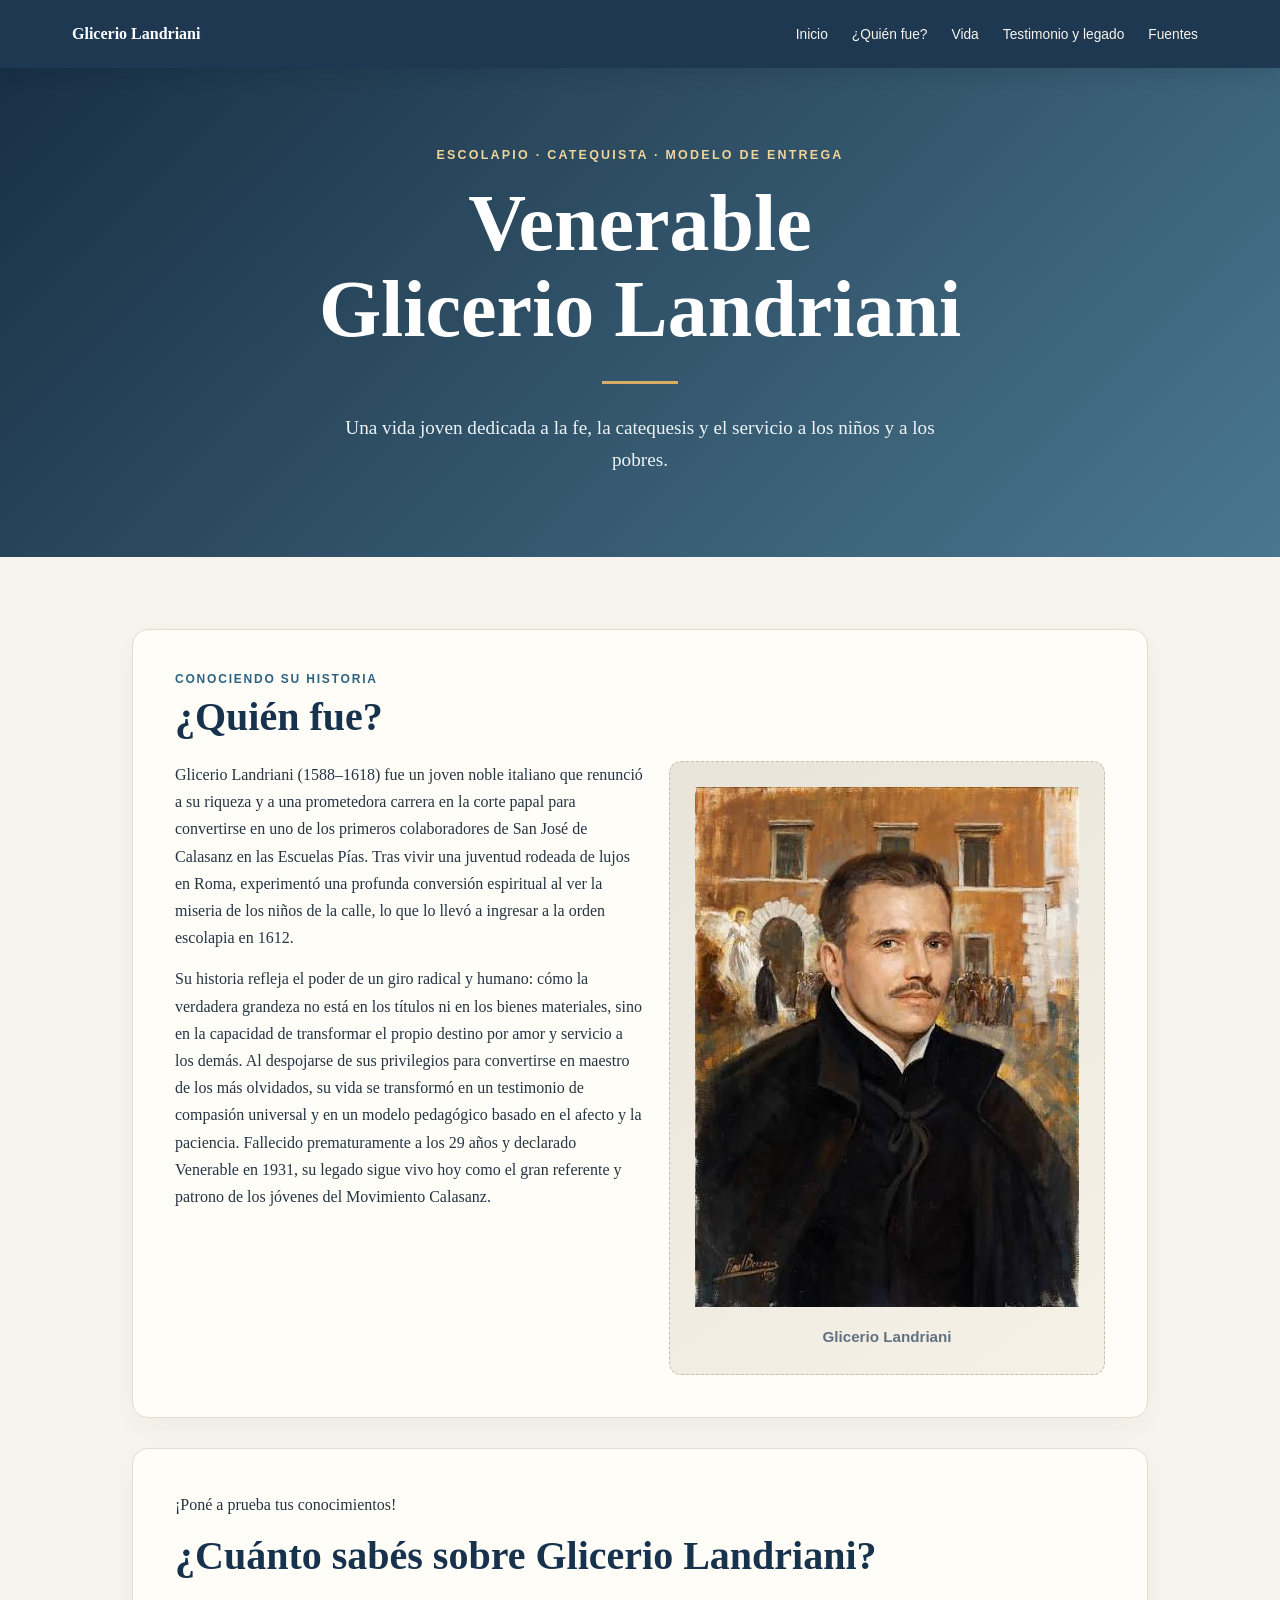
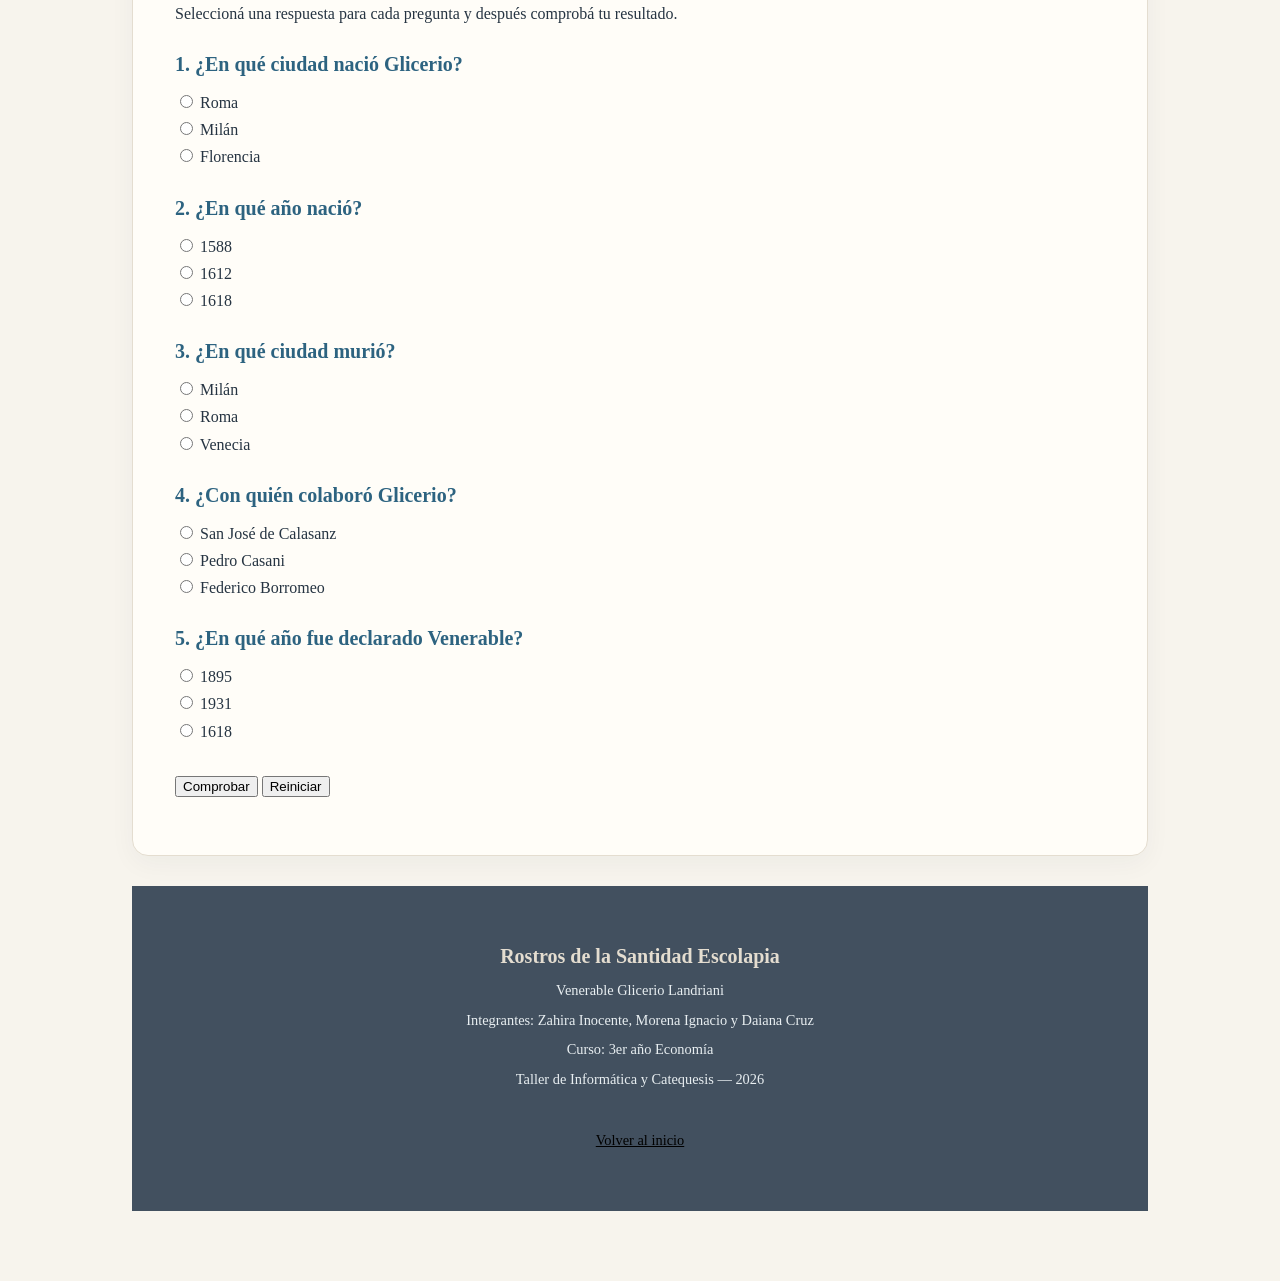
==== commit 4154ba30: "Update index.html" ====
--- a/index.html
+++ b/index.html
@@ -5,7 +5,7 @@
     <meta http-equiv="X-UA-Compatible" content="IE=edge">
     <meta name="viewport" content="width=device-width, initial-scale=1.0">
     <title>Venerable Glicerio Landriani</title>
-    <link rel="stylesheet" href="CSS/estilos.css">
+    <link rel="stylesheet" href="css/estilos.css">
 </head>
 
 <body>
--- a/css/estilos.css
+++ b/css/estilos.css
@@ -0,0 +1,353 @@
+:root {
+  --navy: #17324d;
+  --blue: #2d6380;
+  --gold: #d6ad62;
+  --cream: #f7f4ed;
+  --paper: #fffdf8;
+  --ink: #263442;
+  --muted: #617180;
+  --line: #e4ddd0;
+}
+
+* {
+  box-sizing: border-box;
+}
+
+html {
+  scroll-behavior: smooth;
+  scroll-padding-top: 90px;
+}
+
+body {
+  margin: 0;
+  font-family: Georgia, "Times New Roman", serif;
+  background: var(--cream);
+  color: var(--ink);
+  line-height: 1.7;
+}
+
+a {
+  color: inherit;
+}
+
+/* MENÚ */
+.topbar {
+  position: sticky;
+  top: 0;
+  z-index: 10;
+  background: rgba(23, 50, 77, 0.97);
+  color: white;
+  box-shadow: 0 4px 18px rgba(15, 31, 45, 0.15);
+}
+
+.nav-wrap {
+  max-width: 1180px;
+  margin: auto;
+  padding: 12px 22px;
+  min-height: 68px;
+  display: flex;
+  align-items: center;
+  justify-content: space-between;
+  gap: 20px;
+}
+
+.brand {
+  text-decoration: none;
+  font-weight: bold;
+  white-space: nowrap;
+}
+
+nav {
+  display: flex;
+  align-items: center;
+  gap: 4px;
+  flex-wrap: wrap;
+}
+
+nav a {
+  text-decoration: none;
+  padding: 9px 10px;
+  border-radius: 6px;
+  color: #f7f4ed;
+  font: 500 0.86rem Arial, sans-serif;
+}
+
+nav a:hover {
+  background: rgba(255, 255, 255, 0.15);
+}
+
+/* PORTADA */
+.hero {
+  min-height: 480px;
+  display: grid;
+  place-items: center;
+  text-align: center;
+  padding: 80px 24px;
+  color: white;
+  background: linear-gradient(
+    135deg,
+    rgba(16, 39, 61, 0.96),
+    rgba(45, 99, 128, 0.86)
+  );
+}
+
+.hero-inner {
+  max-width: 820px;
+}
+
+.eyebrow {
+  font: bold 0.78rem Arial, sans-serif;
+  letter-spacing: 0.18em;
+  text-transform: uppercase;
+  color: #f0d59b;
+}
+
+h1 {
+  font-size: clamp(2.5rem, 7vw, 5rem);
+  line-height: 1.08;
+  margin: 18px 0;
+}
+
+.hero p {
+  max-width: 650px;
+  margin: auto;
+  font-size: 1.2rem;
+  color: #edf3f6;
+}
+
+.hero-rule {
+  width: 76px;
+  height: 3px;
+  background: var(--gold);
+  margin: 28px auto;
+}
+
+/* SECCIONES */
+main {
+  max-width: 1060px;
+  margin: auto;
+  padding: 42px 22px 70px;
+}
+
+section {
+  margin: 30px 0;
+  scroll-margin-top: 90px;
+}
+
+.section-card {
+  background: var(--paper);
+  border: 1px solid var(--line);
+  border-radius: 16px;
+  padding: clamp(22px, 4vw, 42px);
+  box-shadow: 0 8px 26px rgba(28, 47, 62, 0.045);
+}
+
+.section-kicker {
+  color: var(--blue);
+  font: bold 0.75rem Arial, sans-serif;
+  letter-spacing: 0.15em;
+  text-transform: uppercase;
+  margin: 0 0 7px;
+}
+
+h2 {
+  color: var(--navy);
+  font-size: clamp(1.8rem, 4vw, 2.5rem);
+  line-height: 1.2;
+  margin: 0 0 20px;
+}
+
+h3 {
+  color: var(--blue);
+  font-size: 1.25rem;
+  margin: 20px 0 8px;
+}
+
+p {
+  margin: 0 0 14px;
+}
+
+/* INTRODUCCIÓN */
+.intro-grid {
+  display: grid;
+  grid-template-columns: 1.1fr 0.9fr;
+  gap: 26px;
+  align-items: stretch;
+}
+
+.image-placeholder {
+  min-height: 270px;
+  display: flex;
+  flex-direction: column;
+  justify-content: center;
+  align-items: center;
+  text-align: center;
+  gap: 12px;
+  padding: 25px;
+  color: var(--muted);
+  background: linear-gradient(145deg, #e8e4da, #f6f1e7);
+  border: 1px dashed #c9bdab;
+  border-radius: 12px;
+  font: 0.95rem/1.5 Arial, sans-serif;
+}
+
+.image-placeholder .symbol {
+  font-size: 3.2rem;
+  color: var(--blue);
+}
+
+/* LÍNEA DE TIEMPO */
+.timeline {
+  position: relative;
+  margin: 28px 0 0;
+  padding-left: 30px;
+}
+
+.timeline::before {
+  content: "";
+  position: absolute;
+  left: 8px;
+  top: 8px;
+  bottom: 8px;
+  width: 2px;
+  background: var(--gold);
+}
+
+.event {
+  position: relative;
+  padding: 0 0 27px 14px;
+}
+
+.event:last-child {
+  padding-bottom: 0;
+}
+
+.event::before {
+  content: "";
+  position: absolute;
+  left: -28px;
+  top: 7px;
+  width: 12px;
+  height: 12px;
+  border-radius: 50%;
+  background: var(--blue);
+  border: 3px solid var(--paper);
+  box-shadow: 0 0 0 2px var(--gold);
+}
+
+.date {
+  color: #966c25;
+  font: bold 0.86rem Arial, sans-serif;
+  letter-spacing: 0.04em;
+}
+
+.event h3 {
+  margin: 5px 0 7px;
+}
+
+/* TARJETAS */
+.quote {
+  border-left: 4px solid var(--gold);
+  padding: 18px 22px;
+  margin: 24px 0;
+  background: #f5f0e5;
+  color: var(--navy);
+  font-style: italic;
+  border-radius: 0 9px 9px 0;
+}
+
+.two-col,
+.map-grid {
+  display: grid;
+  grid-template-columns: repeat(2, minmax(0, 1fr));
+  gap: 20px;
+}
+
+.mini-card,
+.map-card {
+  padding: 22px;
+  border-radius: 12px;
+  background: #f5f2ea;
+  border: 1px solid var(--line);
+}
+
+.mini-card h3,
+.map-card h3 {
+  margin-top: 0;
+}
+
+/* MAPAS */
+.map-card iframe {
+  display: block;
+  width: 100%;
+  height: 260px;
+  border: 0;
+  border-radius: 9px;
+  margin: 14px 0;
+}
+
+.map-card a {
+  color: var(--blue);
+  font: bold 0.9rem Arial, sans-serif;
+  text-decoration-thickness: 1px;
+  text-underline-offset: 3px;
+}
+
+.map-note {
+  color: var(--muted);
+  font-size: 0.9rem;
+  margin-top: 18px;
+}
+
+/* ORACIÓN */
+.prayer {
+  text-align: center;
+  max-width: 680px;
+  margin: auto;
+  font-size: 1.12rem;
+}
+
+.prayer p {
+  margin-bottom: 9px;
+}
+
+.prayer .prayer-ending {
+  margin-top: 22px;
+}
+
+.center {
+  text-align: center;
+}
+
+/* FUENTES */
+.sources a {
+  overflow-wrap: anywhere;
+  color: var(--blue);
+}
+
+/* PIE DE PÁGINA */
+footer {
+  text-align: center;
+  padding: 48px 20px;
+  background-color: #42505f;
+  color: #e8eef1;
+  font-size: 0.9rem;
+}
+
+footer p {
+  margin: 5px 0;
+}
+
+footer strong{
+  color: #e4ddd0;
+  font-size: 20px;
+}
+
+footer a {
+  display:inline-block;
+  margin-top: 22px;
+  padding: 10px 20px;
+  border: #e8eef1;
+  border-radius: 22;
+  color: #000;
+}
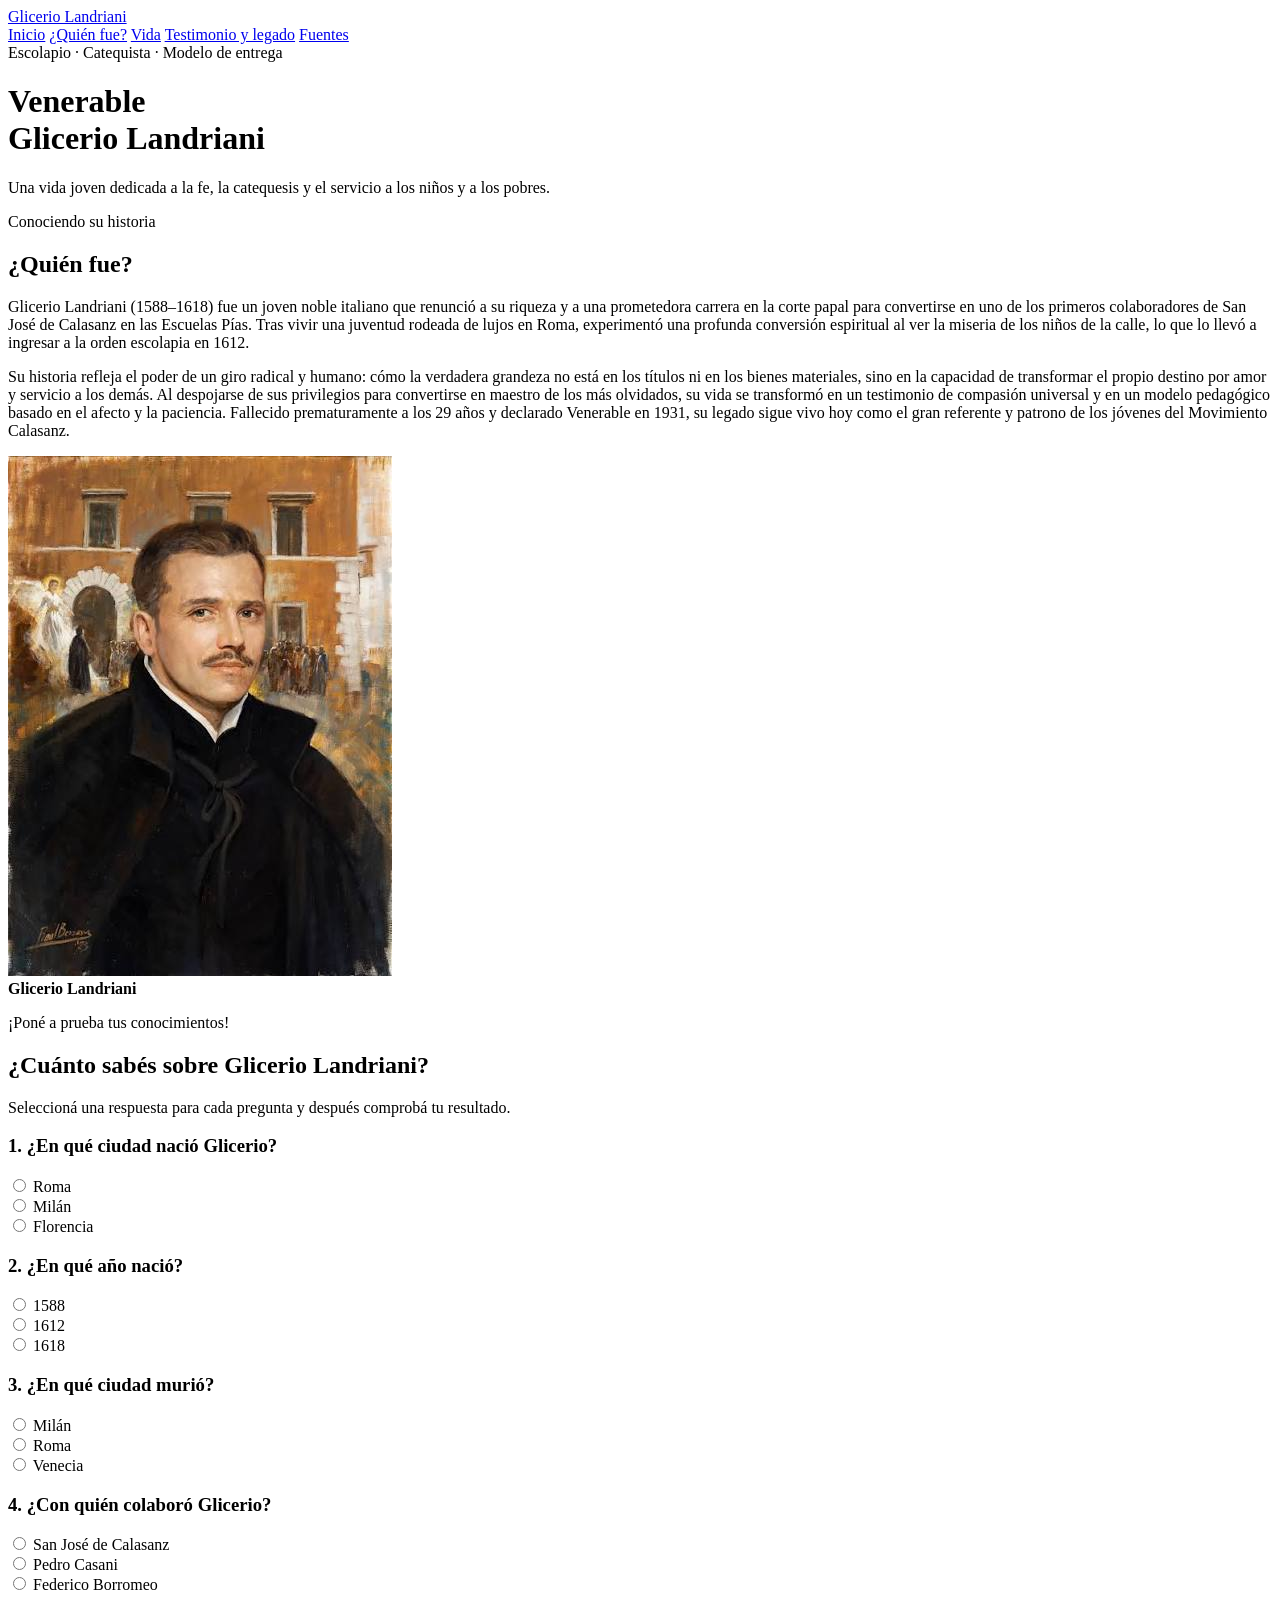
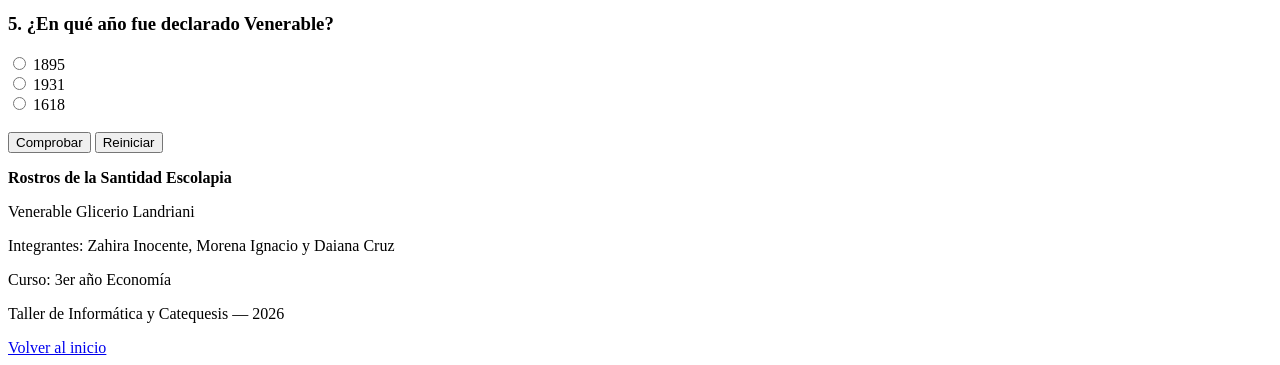
==== commit c9306dd7: "Update index.html" ====
--- a/index.html
+++ b/index.html
@@ -5,7 +5,7 @@
     <meta http-equiv="X-UA-Compatible" content="IE=edge">
     <meta name="viewport" content="width=device-width, initial-scale=1.0">
     <title>Venerable Glicerio Landriani</title>
-    <link rel="stylesheet" href="css/estilos.css">
+    <link rel="stylesheet" href="CSS/estilos.css">
 </head>
 
 <body>
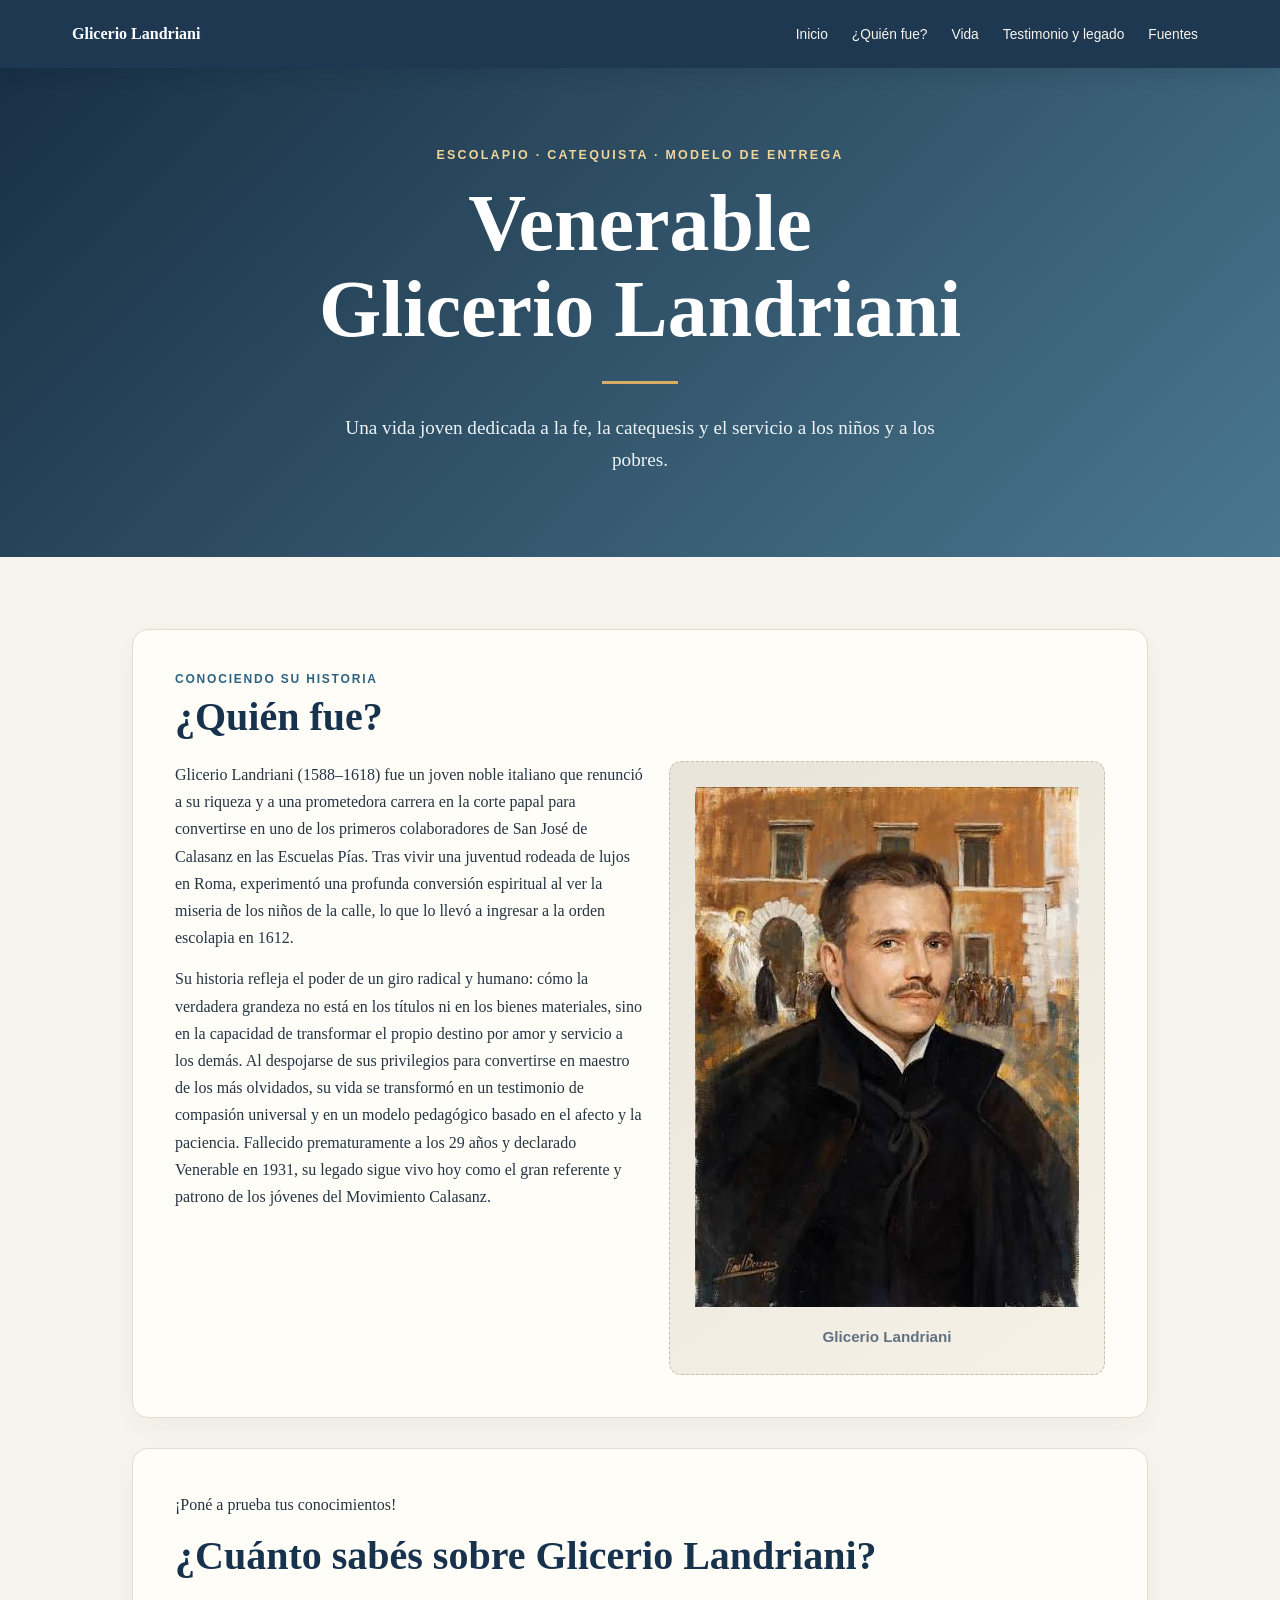
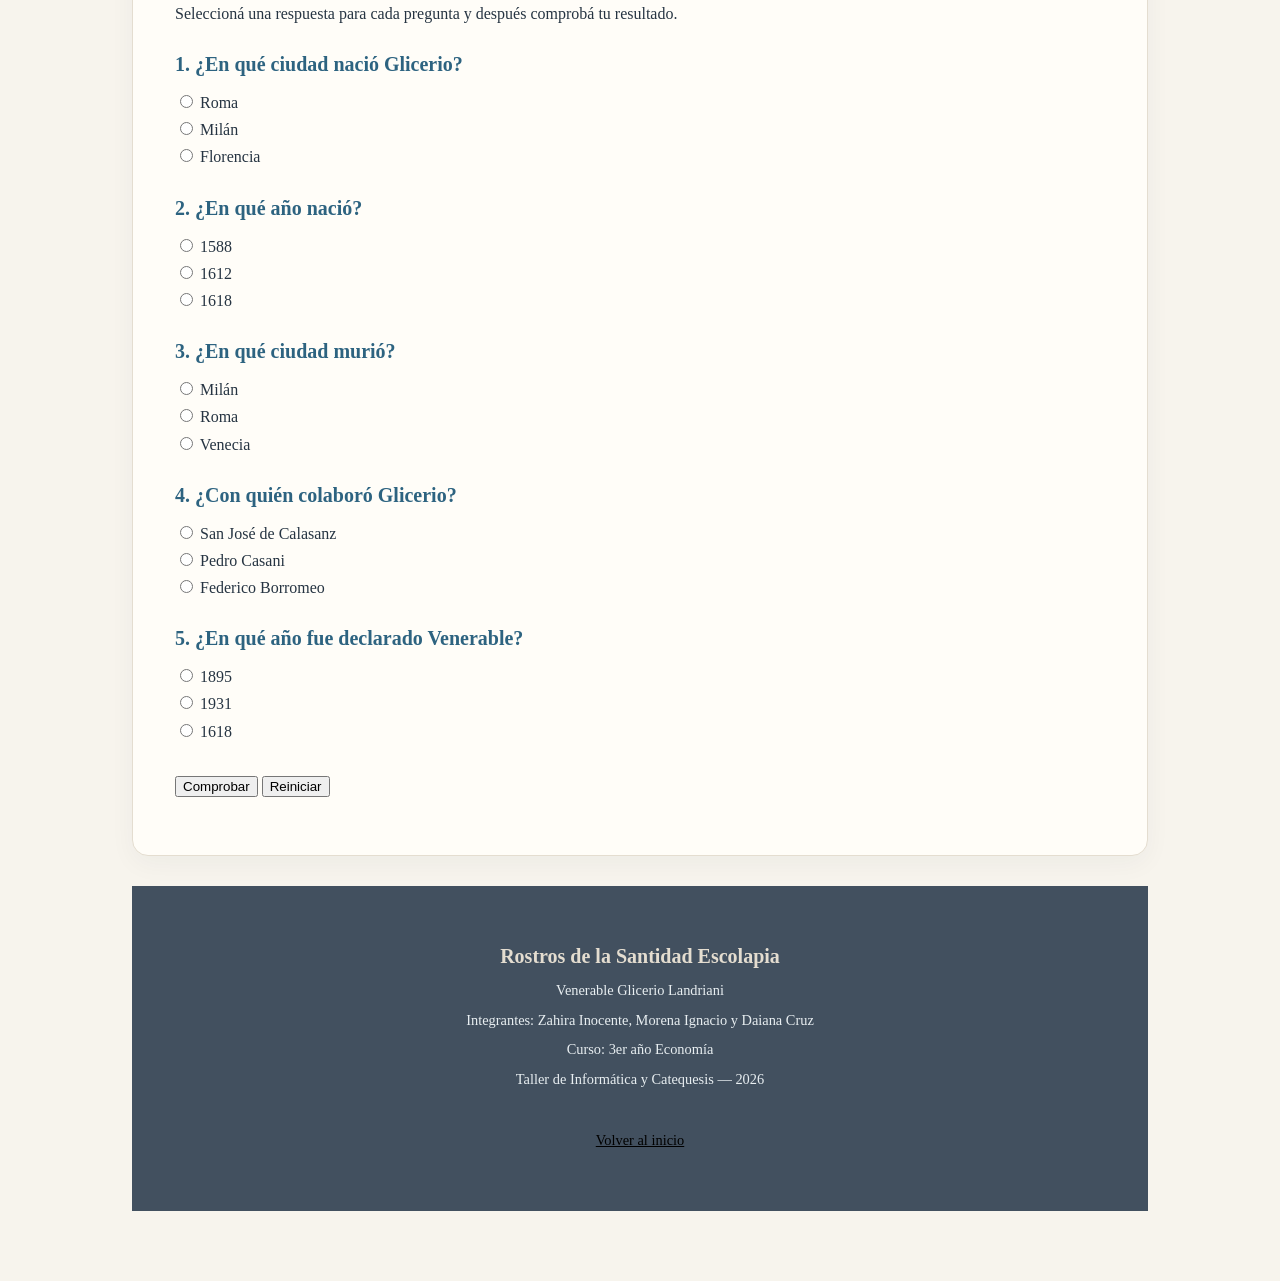
==== commit 98481889: "Update index.html" ====
--- a/index.html
+++ b/index.html
@@ -5,7 +5,7 @@
     <meta http-equiv="X-UA-Compatible" content="IE=edge">
     <meta name="viewport" content="width=device-width, initial-scale=1.0">
     <title>Venerable Glicerio Landriani</title>
-    <link rel="stylesheet" href="CSS/estilos.css">
+    <link rel="stylesheet" href="css/estilos.css">
 </head>
 
 <body>
--- a/css/estilos.css
+++ b/css/estilos.css
@@ -0,0 +1,353 @@
+:root {
+  --navy: #17324d;
+  --blue: #2d6380;
+  --gold: #d6ad62;
+  --cream: #f7f4ed;
+  --paper: #fffdf8;
+  --ink: #263442;
+  --muted: #617180;
+  --line: #e4ddd0;
+}
+
+* {
+  box-sizing: border-box;
+}
+
+html {
+  scroll-behavior: smooth;
+  scroll-padding-top: 90px;
+}
+
+body {
+  margin: 0;
+  font-family: Georgia, "Times New Roman", serif;
+  background: var(--cream);
+  color: var(--ink);
+  line-height: 1.7;
+}
+
+a {
+  color: inherit;
+}
+
+/* MENÚ */
+.topbar {
+  position: sticky;
+  top: 0;
+  z-index: 10;
+  background: rgba(23, 50, 77, 0.97);
+  color: white;
+  box-shadow: 0 4px 18px rgba(15, 31, 45, 0.15);
+}
+
+.nav-wrap {
+  max-width: 1180px;
+  margin: auto;
+  padding: 12px 22px;
+  min-height: 68px;
+  display: flex;
+  align-items: center;
+  justify-content: space-between;
+  gap: 20px;
+}
+
+.brand {
+  text-decoration: none;
+  font-weight: bold;
+  white-space: nowrap;
+}
+
+nav {
+  display: flex;
+  align-items: center;
+  gap: 4px;
+  flex-wrap: wrap;
+}
+
+nav a {
+  text-decoration: none;
+  padding: 9px 10px;
+  border-radius: 6px;
+  color: #f7f4ed;
+  font: 500 0.86rem Arial, sans-serif;
+}
+
+nav a:hover {
+  background: rgba(255, 255, 255, 0.15);
+}
+
+/* PORTADA */
+.hero {
+  min-height: 480px;
+  display: grid;
+  place-items: center;
+  text-align: center;
+  padding: 80px 24px;
+  color: white;
+  background: linear-gradient(
+    135deg,
+    rgba(16, 39, 61, 0.96),
+    rgba(45, 99, 128, 0.86)
+  );
+}
+
+.hero-inner {
+  max-width: 820px;
+}
+
+.eyebrow {
+  font: bold 0.78rem Arial, sans-serif;
+  letter-spacing: 0.18em;
+  text-transform: uppercase;
+  color: #f0d59b;
+}
+
+h1 {
+  font-size: clamp(2.5rem, 7vw, 5rem);
+  line-height: 1.08;
+  margin: 18px 0;
+}
+
+.hero p {
+  max-width: 650px;
+  margin: auto;
+  font-size: 1.2rem;
+  color: #edf3f6;
+}
+
+.hero-rule {
+  width: 76px;
+  height: 3px;
+  background: var(--gold);
+  margin: 28px auto;
+}
+
+/* SECCIONES */
+main {
+  max-width: 1060px;
+  margin: auto;
+  padding: 42px 22px 70px;
+}
+
+section {
+  margin: 30px 0;
+  scroll-margin-top: 90px;
+}
+
+.section-card {
+  background: var(--paper);
+  border: 1px solid var(--line);
+  border-radius: 16px;
+  padding: clamp(22px, 4vw, 42px);
+  box-shadow: 0 8px 26px rgba(28, 47, 62, 0.045);
+}
+
+.section-kicker {
+  color: var(--blue);
+  font: bold 0.75rem Arial, sans-serif;
+  letter-spacing: 0.15em;
+  text-transform: uppercase;
+  margin: 0 0 7px;
+}
+
+h2 {
+  color: var(--navy);
+  font-size: clamp(1.8rem, 4vw, 2.5rem);
+  line-height: 1.2;
+  margin: 0 0 20px;
+}
+
+h3 {
+  color: var(--blue);
+  font-size: 1.25rem;
+  margin: 20px 0 8px;
+}
+
+p {
+  margin: 0 0 14px;
+}
+
+/* INTRODUCCIÓN */
+.intro-grid {
+  display: grid;
+  grid-template-columns: 1.1fr 0.9fr;
+  gap: 26px;
+  align-items: stretch;
+}
+
+.image-placeholder {
+  min-height: 270px;
+  display: flex;
+  flex-direction: column;
+  justify-content: center;
+  align-items: center;
+  text-align: center;
+  gap: 12px;
+  padding: 25px;
+  color: var(--muted);
+  background: linear-gradient(145deg, #e8e4da, #f6f1e7);
+  border: 1px dashed #c9bdab;
+  border-radius: 12px;
+  font: 0.95rem/1.5 Arial, sans-serif;
+}
+
+.image-placeholder .symbol {
+  font-size: 3.2rem;
+  color: var(--blue);
+}
+
+/* LÍNEA DE TIEMPO */
+.timeline {
+  position: relative;
+  margin: 28px 0 0;
+  padding-left: 30px;
+}
+
+.timeline::before {
+  content: "";
+  position: absolute;
+  left: 8px;
+  top: 8px;
+  bottom: 8px;
+  width: 2px;
+  background: var(--gold);
+}
+
+.event {
+  position: relative;
+  padding: 0 0 27px 14px;
+}
+
+.event:last-child {
+  padding-bottom: 0;
+}
+
+.event::before {
+  content: "";
+  position: absolute;
+  left: -28px;
+  top: 7px;
+  width: 12px;
+  height: 12px;
+  border-radius: 50%;
+  background: var(--blue);
+  border: 3px solid var(--paper);
+  box-shadow: 0 0 0 2px var(--gold);
+}
+
+.date {
+  color: #966c25;
+  font: bold 0.86rem Arial, sans-serif;
+  letter-spacing: 0.04em;
+}
+
+.event h3 {
+  margin: 5px 0 7px;
+}
+
+/* TARJETAS */
+.quote {
+  border-left: 4px solid var(--gold);
+  padding: 18px 22px;
+  margin: 24px 0;
+  background: #f5f0e5;
+  color: var(--navy);
+  font-style: italic;
+  border-radius: 0 9px 9px 0;
+}
+
+.two-col,
+.map-grid {
+  display: grid;
+  grid-template-columns: repeat(2, minmax(0, 1fr));
+  gap: 20px;
+}
+
+.mini-card,
+.map-card {
+  padding: 22px;
+  border-radius: 12px;
+  background: #f5f2ea;
+  border: 1px solid var(--line);
+}
+
+.mini-card h3,
+.map-card h3 {
+  margin-top: 0;
+}
+
+/* MAPAS */
+.map-card iframe {
+  display: block;
+  width: 100%;
+  height: 260px;
+  border: 0;
+  border-radius: 9px;
+  margin: 14px 0;
+}
+
+.map-card a {
+  color: var(--blue);
+  font: bold 0.9rem Arial, sans-serif;
+  text-decoration-thickness: 1px;
+  text-underline-offset: 3px;
+}
+
+.map-note {
+  color: var(--muted);
+  font-size: 0.9rem;
+  margin-top: 18px;
+}
+
+/* ORACIÓN */
+.prayer {
+  text-align: center;
+  max-width: 680px;
+  margin: auto;
+  font-size: 1.12rem;
+}
+
+.prayer p {
+  margin-bottom: 9px;
+}
+
+.prayer .prayer-ending {
+  margin-top: 22px;
+}
+
+.center {
+  text-align: center;
+}
+
+/* FUENTES */
+.sources a {
+  overflow-wrap: anywhere;
+  color: var(--blue);
+}
+
+/* PIE DE PÁGINA */
+footer {
+  text-align: center;
+  padding: 48px 20px;
+  background-color: #42505f;
+  color: #e8eef1;
+  font-size: 0.9rem;
+}
+
+footer p {
+  margin: 5px 0;
+}
+
+footer strong{
+  color: #e4ddd0;
+  font-size: 20px;
+}
+
+footer a {
+  display:inline-block;
+  margin-top: 22px;
+  padding: 10px 20px;
+  border: #e8eef1;
+  border-radius: 22;
+  color: #000;
+}
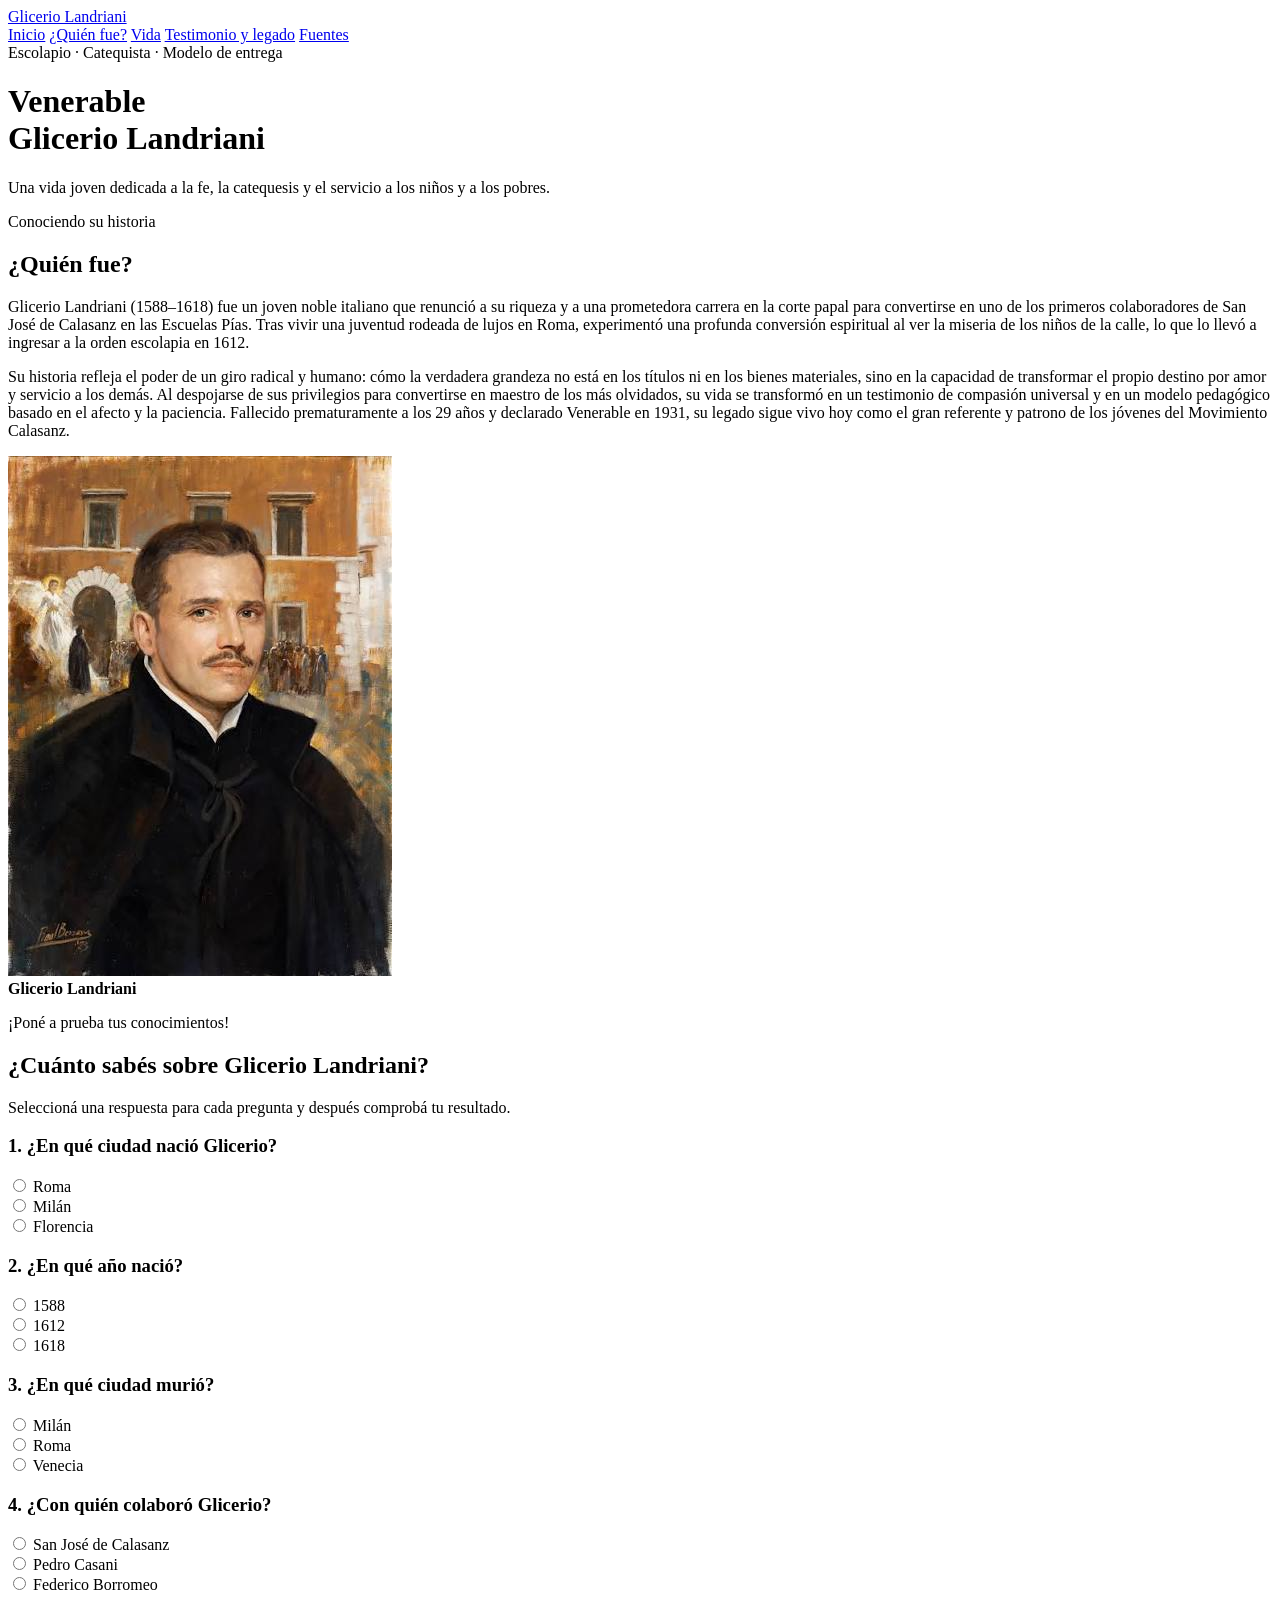
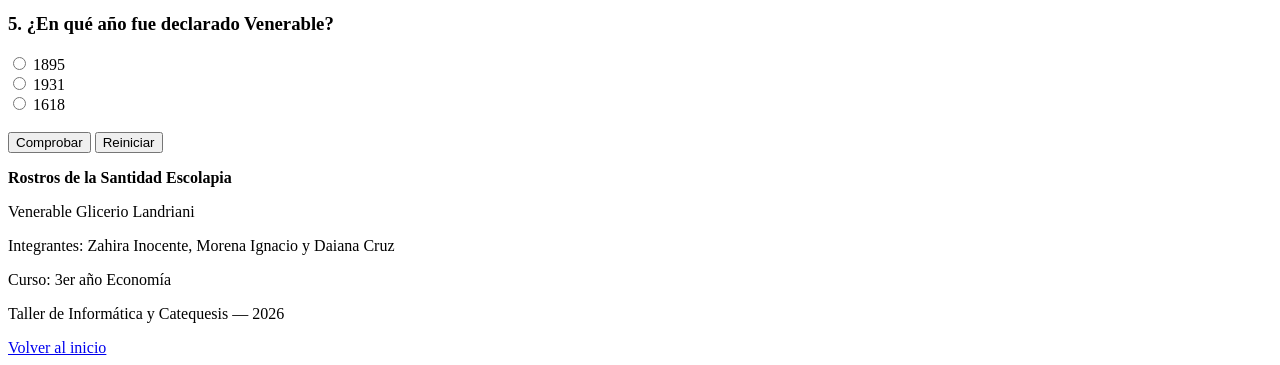
==== commit 2a2caa2b: "Update index.html" ====
--- a/index.html
+++ b/index.html
@@ -5,7 +5,7 @@
     <meta http-equiv="X-UA-Compatible" content="IE=edge">
     <meta name="viewport" content="width=device-width, initial-scale=1.0">
     <title>Venerable Glicerio Landriani</title>
-    <link rel="stylesheet" href="css/estilos.css">
+    <link rel="stylesheet" href="CSS/estilos.css">
 </head>
 
 <body>
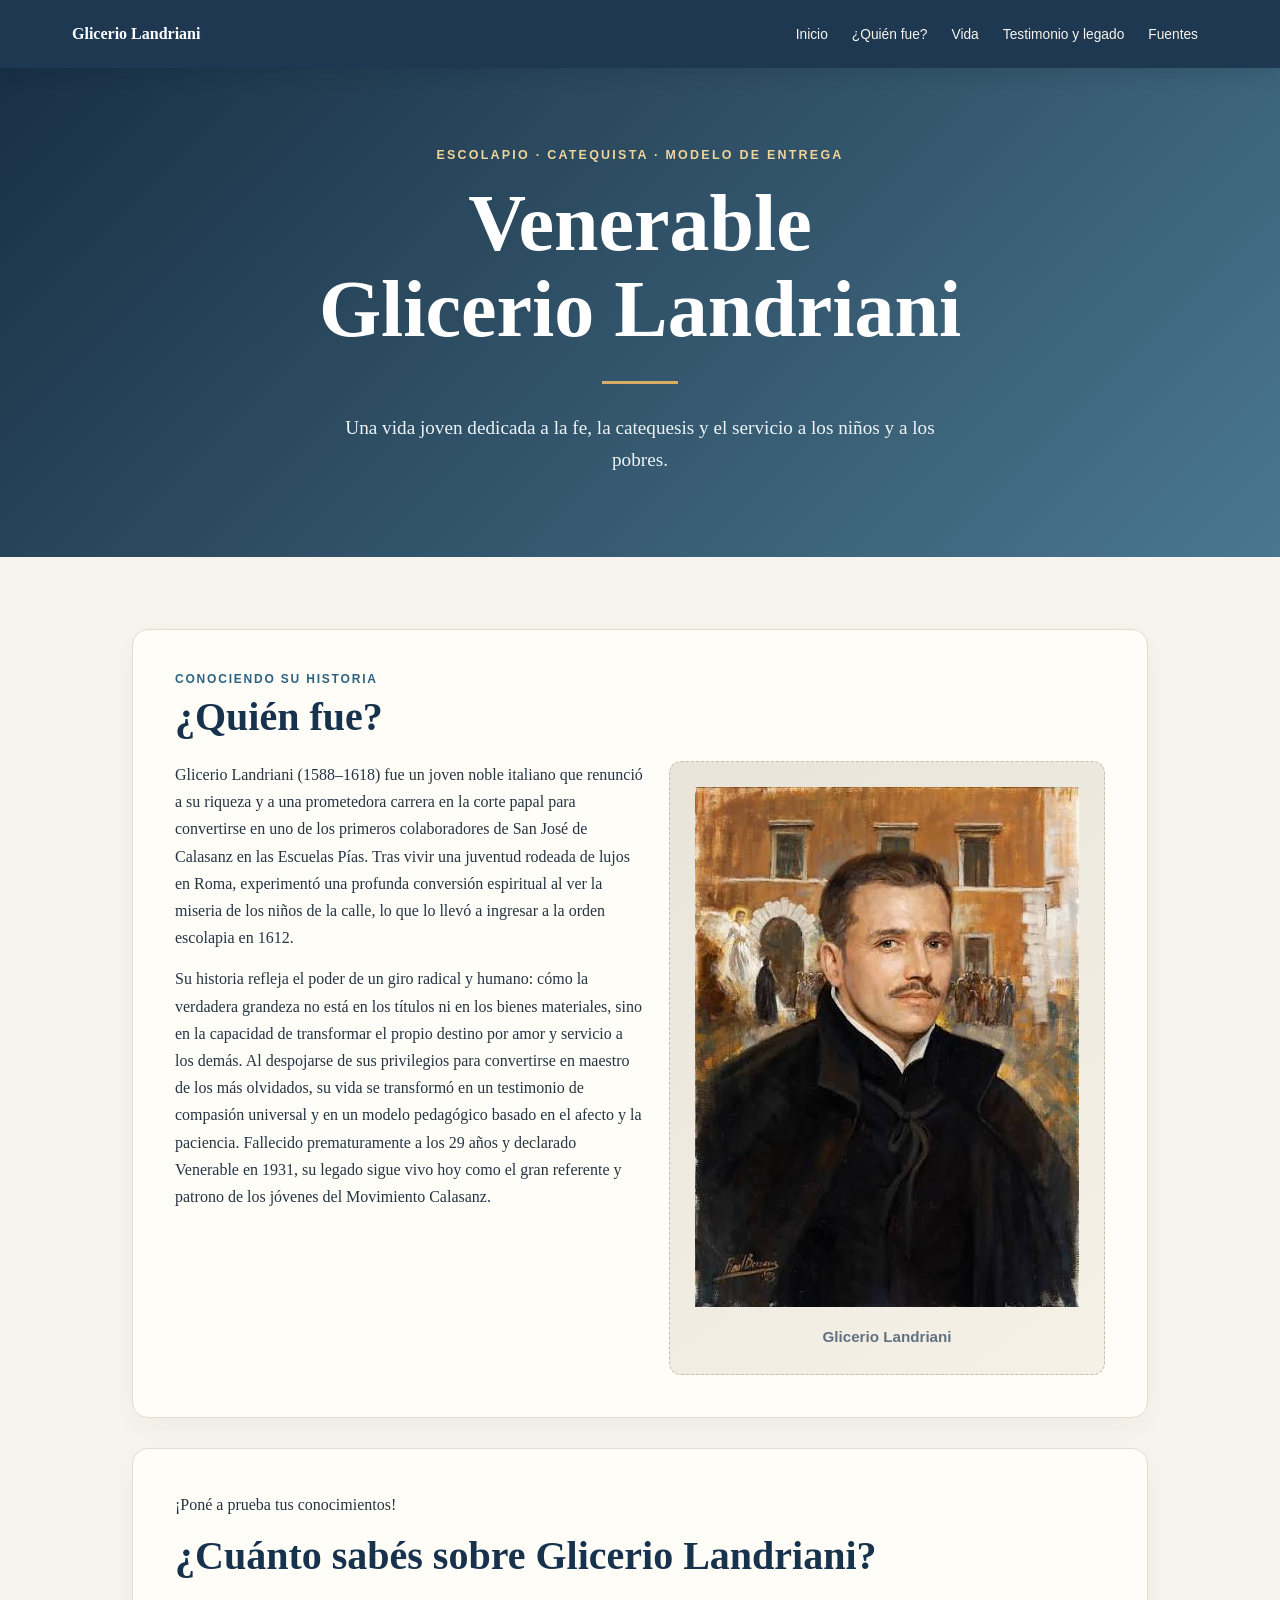
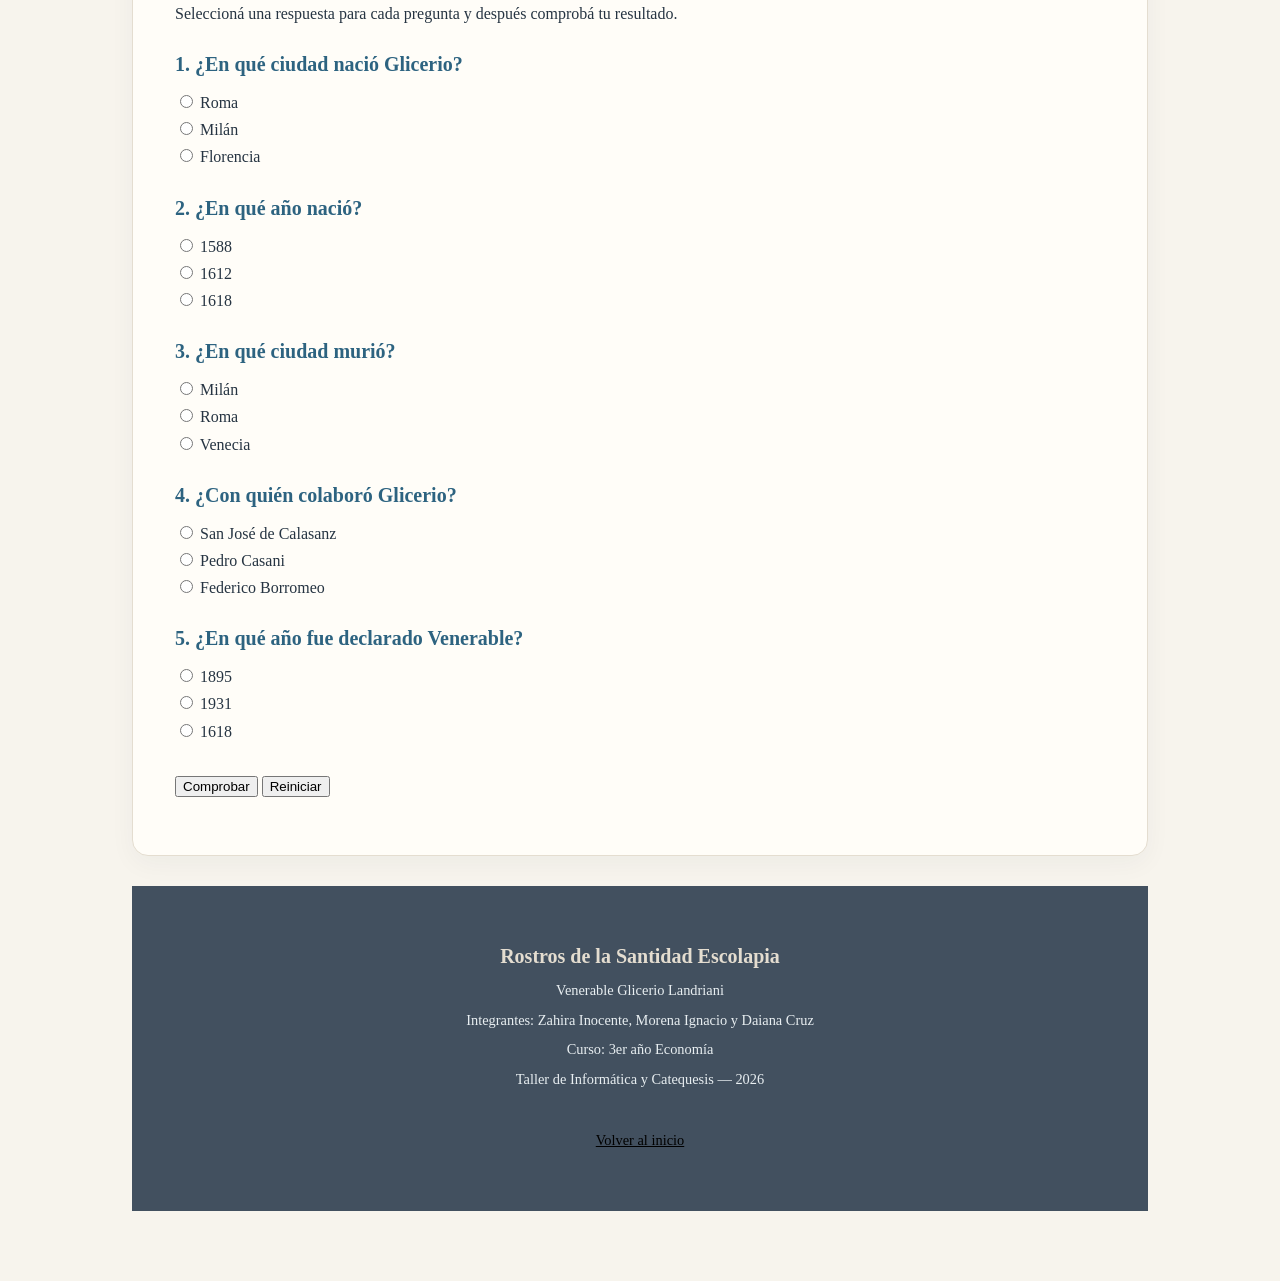
==== commit c0a8ca7b: "Update index.html" ====
--- a/index.html
+++ b/index.html
@@ -5,7 +5,7 @@
     <meta http-equiv="X-UA-Compatible" content="IE=edge">
     <meta name="viewport" content="width=device-width, initial-scale=1.0">
     <title>Venerable Glicerio Landriani</title>
-    <link rel="stylesheet" href="CSS/estilos.css">
+    <link rel="stylesheet" href="css/estilos.css">
 </head>
 
 <body>
--- a/css/estilos.css
+++ b/css/estilos.css
@@ -0,0 +1,353 @@
+:root {
+  --navy: #17324d;
+  --blue: #2d6380;
+  --gold: #d6ad62;
+  --cream: #f7f4ed;
+  --paper: #fffdf8;
+  --ink: #263442;
+  --muted: #617180;
+  --line: #e4ddd0;
+}
+
+* {
+  box-sizing: border-box;
+}
+
+html {
+  scroll-behavior: smooth;
+  scroll-padding-top: 90px;
+}
+
+body {
+  margin: 0;
+  font-family: Georgia, "Times New Roman", serif;
+  background: var(--cream);
+  color: var(--ink);
+  line-height: 1.7;
+}
+
+a {
+  color: inherit;
+}
+
+/* MENÚ */
+.topbar {
+  position: sticky;
+  top: 0;
+  z-index: 10;
+  background: rgba(23, 50, 77, 0.97);
+  color: white;
+  box-shadow: 0 4px 18px rgba(15, 31, 45, 0.15);
+}
+
+.nav-wrap {
+  max-width: 1180px;
+  margin: auto;
+  padding: 12px 22px;
+  min-height: 68px;
+  display: flex;
+  align-items: center;
+  justify-content: space-between;
+  gap: 20px;
+}
+
+.brand {
+  text-decoration: none;
+  font-weight: bold;
+  white-space: nowrap;
+}
+
+nav {
+  display: flex;
+  align-items: center;
+  gap: 4px;
+  flex-wrap: wrap;
+}
+
+nav a {
+  text-decoration: none;
+  padding: 9px 10px;
+  border-radius: 6px;
+  color: #f7f4ed;
+  font: 500 0.86rem Arial, sans-serif;
+}
+
+nav a:hover {
+  background: rgba(255, 255, 255, 0.15);
+}
+
+/* PORTADA */
+.hero {
+  min-height: 480px;
+  display: grid;
+  place-items: center;
+  text-align: center;
+  padding: 80px 24px;
+  color: white;
+  background: linear-gradient(
+    135deg,
+    rgba(16, 39, 61, 0.96),
+    rgba(45, 99, 128, 0.86)
+  );
+}
+
+.hero-inner {
+  max-width: 820px;
+}
+
+.eyebrow {
+  font: bold 0.78rem Arial, sans-serif;
+  letter-spacing: 0.18em;
+  text-transform: uppercase;
+  color: #f0d59b;
+}
+
+h1 {
+  font-size: clamp(2.5rem, 7vw, 5rem);
+  line-height: 1.08;
+  margin: 18px 0;
+}
+
+.hero p {
+  max-width: 650px;
+  margin: auto;
+  font-size: 1.2rem;
+  color: #edf3f6;
+}
+
+.hero-rule {
+  width: 76px;
+  height: 3px;
+  background: var(--gold);
+  margin: 28px auto;
+}
+
+/* SECCIONES */
+main {
+  max-width: 1060px;
+  margin: auto;
+  padding: 42px 22px 70px;
+}
+
+section {
+  margin: 30px 0;
+  scroll-margin-top: 90px;
+}
+
+.section-card {
+  background: var(--paper);
+  border: 1px solid var(--line);
+  border-radius: 16px;
+  padding: clamp(22px, 4vw, 42px);
+  box-shadow: 0 8px 26px rgba(28, 47, 62, 0.045);
+}
+
+.section-kicker {
+  color: var(--blue);
+  font: bold 0.75rem Arial, sans-serif;
+  letter-spacing: 0.15em;
+  text-transform: uppercase;
+  margin: 0 0 7px;
+}
+
+h2 {
+  color: var(--navy);
+  font-size: clamp(1.8rem, 4vw, 2.5rem);
+  line-height: 1.2;
+  margin: 0 0 20px;
+}
+
+h3 {
+  color: var(--blue);
+  font-size: 1.25rem;
+  margin: 20px 0 8px;
+}
+
+p {
+  margin: 0 0 14px;
+}
+
+/* INTRODUCCIÓN */
+.intro-grid {
+  display: grid;
+  grid-template-columns: 1.1fr 0.9fr;
+  gap: 26px;
+  align-items: stretch;
+}
+
+.image-placeholder {
+  min-height: 270px;
+  display: flex;
+  flex-direction: column;
+  justify-content: center;
+  align-items: center;
+  text-align: center;
+  gap: 12px;
+  padding: 25px;
+  color: var(--muted);
+  background: linear-gradient(145deg, #e8e4da, #f6f1e7);
+  border: 1px dashed #c9bdab;
+  border-radius: 12px;
+  font: 0.95rem/1.5 Arial, sans-serif;
+}
+
+.image-placeholder .symbol {
+  font-size: 3.2rem;
+  color: var(--blue);
+}
+
+/* LÍNEA DE TIEMPO */
+.timeline {
+  position: relative;
+  margin: 28px 0 0;
+  padding-left: 30px;
+}
+
+.timeline::before {
+  content: "";
+  position: absolute;
+  left: 8px;
+  top: 8px;
+  bottom: 8px;
+  width: 2px;
+  background: var(--gold);
+}
+
+.event {
+  position: relative;
+  padding: 0 0 27px 14px;
+}
+
+.event:last-child {
+  padding-bottom: 0;
+}
+
+.event::before {
+  content: "";
+  position: absolute;
+  left: -28px;
+  top: 7px;
+  width: 12px;
+  height: 12px;
+  border-radius: 50%;
+  background: var(--blue);
+  border: 3px solid var(--paper);
+  box-shadow: 0 0 0 2px var(--gold);
+}
+
+.date {
+  color: #966c25;
+  font: bold 0.86rem Arial, sans-serif;
+  letter-spacing: 0.04em;
+}
+
+.event h3 {
+  margin: 5px 0 7px;
+}
+
+/* TARJETAS */
+.quote {
+  border-left: 4px solid var(--gold);
+  padding: 18px 22px;
+  margin: 24px 0;
+  background: #f5f0e5;
+  color: var(--navy);
+  font-style: italic;
+  border-radius: 0 9px 9px 0;
+}
+
+.two-col,
+.map-grid {
+  display: grid;
+  grid-template-columns: repeat(2, minmax(0, 1fr));
+  gap: 20px;
+}
+
+.mini-card,
+.map-card {
+  padding: 22px;
+  border-radius: 12px;
+  background: #f5f2ea;
+  border: 1px solid var(--line);
+}
+
+.mini-card h3,
+.map-card h3 {
+  margin-top: 0;
+}
+
+/* MAPAS */
+.map-card iframe {
+  display: block;
+  width: 100%;
+  height: 260px;
+  border: 0;
+  border-radius: 9px;
+  margin: 14px 0;
+}
+
+.map-card a {
+  color: var(--blue);
+  font: bold 0.9rem Arial, sans-serif;
+  text-decoration-thickness: 1px;
+  text-underline-offset: 3px;
+}
+
+.map-note {
+  color: var(--muted);
+  font-size: 0.9rem;
+  margin-top: 18px;
+}
+
+/* ORACIÓN */
+.prayer {
+  text-align: center;
+  max-width: 680px;
+  margin: auto;
+  font-size: 1.12rem;
+}
+
+.prayer p {
+  margin-bottom: 9px;
+}
+
+.prayer .prayer-ending {
+  margin-top: 22px;
+}
+
+.center {
+  text-align: center;
+}
+
+/* FUENTES */
+.sources a {
+  overflow-wrap: anywhere;
+  color: var(--blue);
+}
+
+/* PIE DE PÁGINA */
+footer {
+  text-align: center;
+  padding: 48px 20px;
+  background-color: #42505f;
+  color: #e8eef1;
+  font-size: 0.9rem;
+}
+
+footer p {
+  margin: 5px 0;
+}
+
+footer strong{
+  color: #e4ddd0;
+  font-size: 20px;
+}
+
+footer a {
+  display:inline-block;
+  margin-top: 22px;
+  padding: 10px 20px;
+  border: #e8eef1;
+  border-radius: 22;
+  color: #000;
+}
